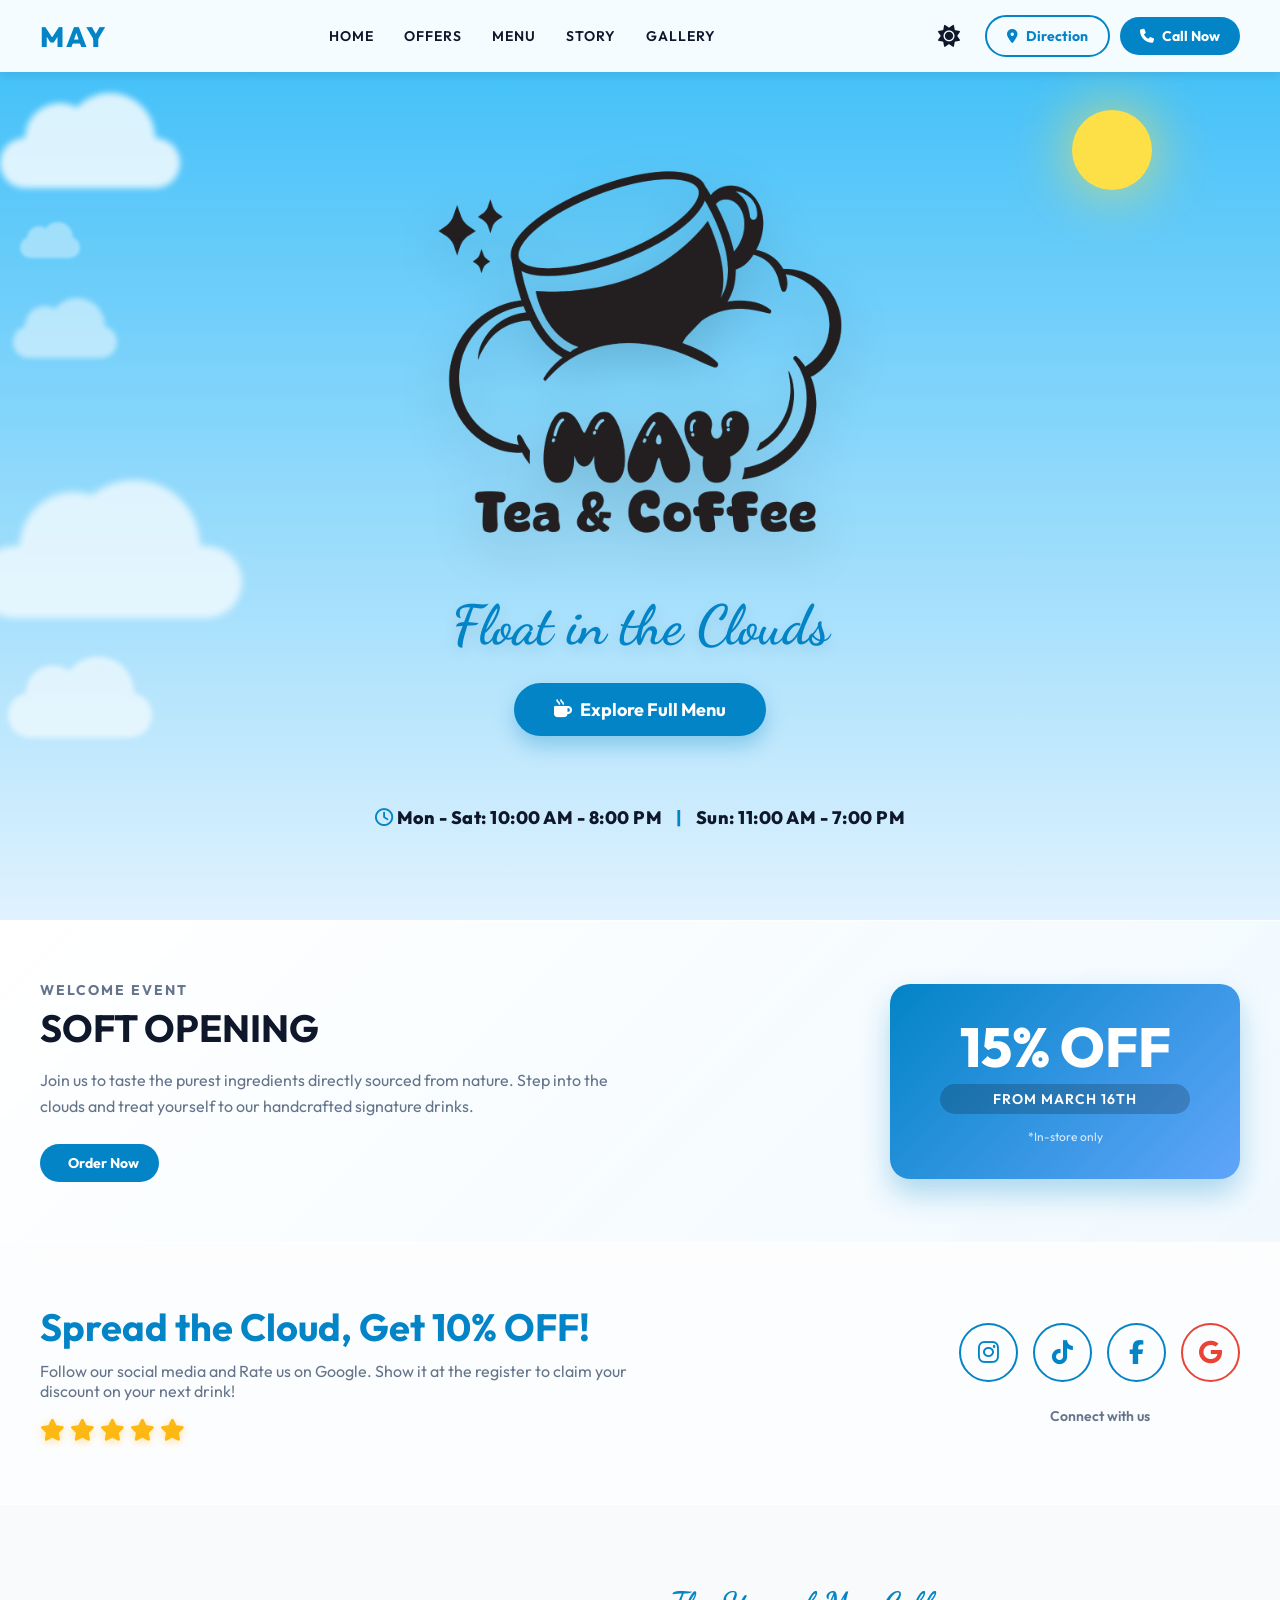
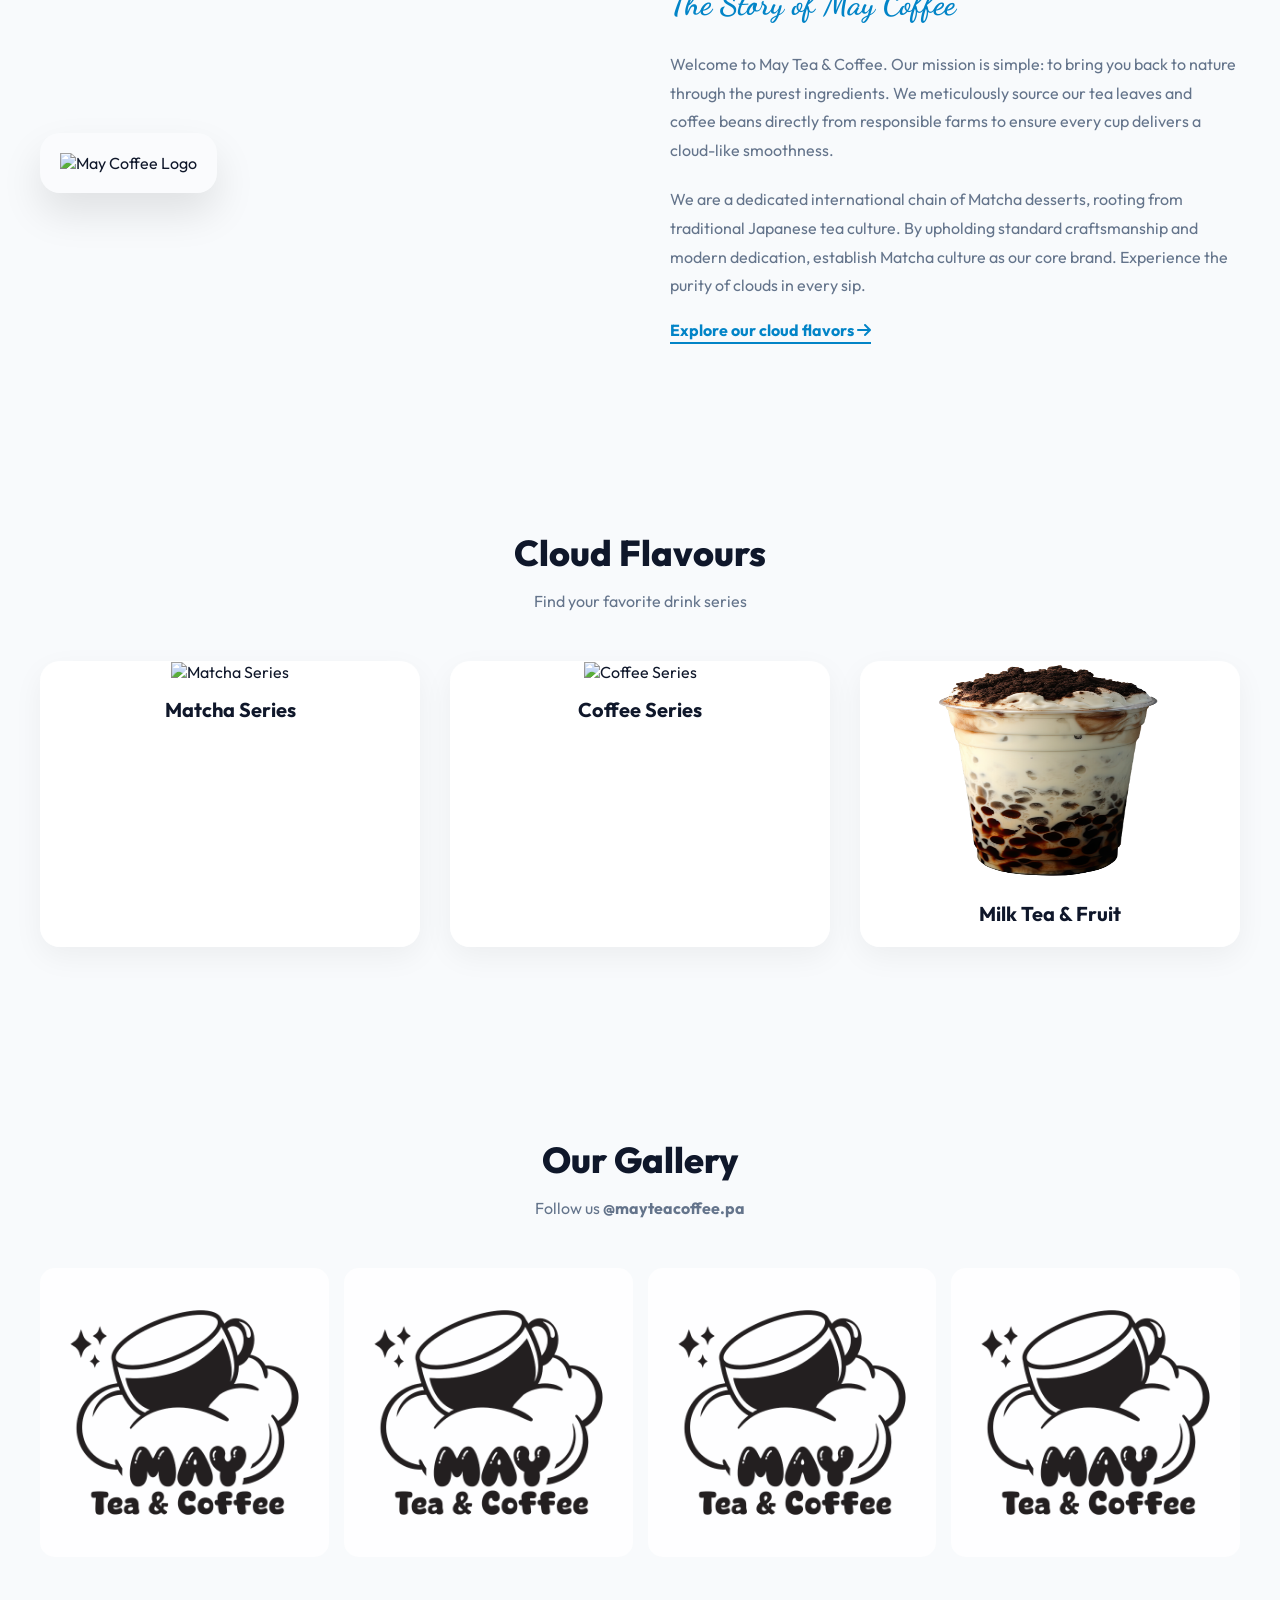
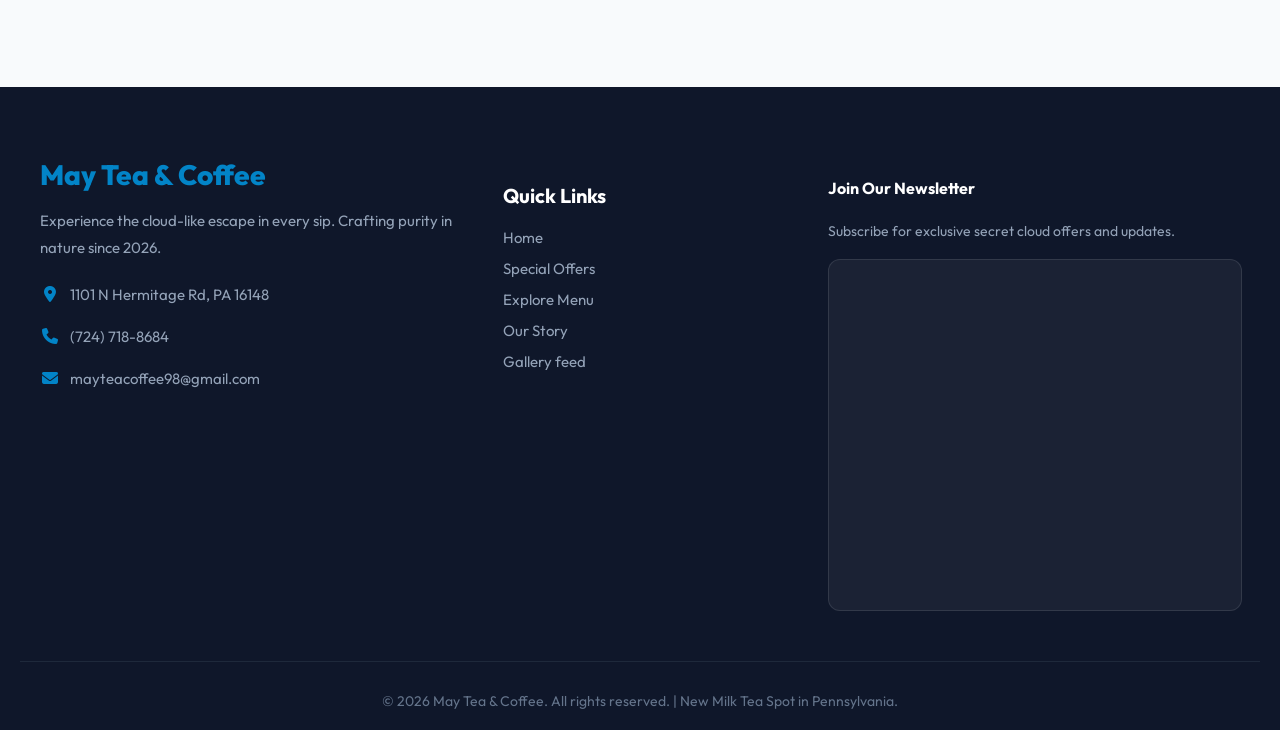
==== index.html @ 8ea218fe "Initial commit" ====
<!DOCTYPE html>
<html lang="en">
<head>
    <meta charset="UTF-8">
    <meta name="viewport" content="width=device-width, initial-scale=1.0">
    <title>May Tea & Coffee | Your Cloud Escape</title>
    <link href="https://fonts.googleapis.com/css2?family=Outfit:wght@300;400;500;700;800&family=Dancing+Script:wght@700&display=swap" rel="stylesheet">
    <link rel="stylesheet" href="https://cdnjs.cloudflare.com/ajax/libs/font-awesome/6.5.0/css/all.min.css">
    
    <style>
        /* ==== CSS RESET & BIẾN TOÀN CỤC (3 CHẾ ĐỘ: DAY, SUNSET, NIGHT) ==== */
        :root {
            --primary: #0284c7; 
            --primary-glow: rgba(2, 132, 199, 0.3);
            
            /* TRỜI SÁNG (DAY MODE) */
            --bg-main: #f8fafc;
            --text-main: #0f172a;
            --text-gray: #64748b;
            --card-bg: rgba(255, 255, 255, 0.9);
            --band-bg-1: linear-gradient(135deg, rgba(255, 255, 255, 0.9), rgba(240, 249, 255, 0.95));
            --band-bg-2: rgba(255, 255, 255, 0.6);
            --sky-top: #38bdf8; 
            --sky-bottom: #e0f2fe; 
            --cloud-color: #ffffff;
            --nav-bg: rgba(255, 255, 255, 0.95);
            --shadow: 0 10px 30px rgba(0,0,0,0.05);
            --glass-border: rgba(255,255,255,0.8);
        }

        /* HOÀNG HÔN (SUNSET MODE) */
        body.sunset-mode {
            --sky-top: #ff7e5f; 
            --sky-bottom: #feb47b;
            --cloud-color: rgba(255, 245, 245, 0.9); 
            --primary: #be123c; 
            --primary-glow: rgba(190, 18, 60, 0.3);
            --band-bg-1: linear-gradient(135deg, rgba(255, 245, 245, 0.9), rgba(254, 215, 170, 0.9));
            --band-bg-2: rgba(255, 255, 255, 0.5);
        }

        /* ĐÊM (NIGHT MODE) */
        body.dark-mode {
            --bg-main: #0f172a;
            --text-main: #f8fafc;
            --text-gray: #94a3b8;
            --card-bg: rgba(30, 41, 59, 0.9);
            --band-bg-1: linear-gradient(135deg, rgba(30, 41, 59, 0.9), rgba(15, 23, 42, 0.95));
            --band-bg-2: rgba(30, 41, 59, 0.5);
            --sky-top: #020617; 
            --sky-bottom: #1e293b;
            --cloud-color: #334155; 
            --nav-bg: rgba(15, 23, 42, 0.95);
            --primary: #38bdf8; 
            --shadow: 0 10px 30px rgba(0,0,0,0.5);
            --glass-border: rgba(255,255,255,0.1);
        }

        body, html {
            margin: 0; padding: 0;
            font-family: 'Outfit', sans-serif;
            color: var(--text-main);
            background-color: var(--bg-main);
            scroll-behavior: smooth;
            transition: background 1s ease, color 0.5s ease;
            overflow-x: hidden;
        }

        a { text-decoration: none; color: inherit; }

        /* ==== 1. HEADER ==== */
        .header {
            position: fixed; top: 0; left: 0; width: 100%;
            display: flex; justify-content: space-between; align-items: center;
            padding: 15px 40px; box-sizing: border-box;
            background: var(--nav-bg); backdrop-filter: blur(10px); -webkit-backdrop-filter: blur(10px);
            box-shadow: 0 2px 10px rgba(0,0,0,0.1);
            z-index: 1000; transition: all 0.5s ease;
        }

        .logo-text { font-family: 'Outfit', sans-serif; font-size: 28px; font-weight: 800; color: var(--primary); letter-spacing: 2px; text-transform: uppercase; transition: color 0.5s ease;}
        
        .nav-menu { display: flex; gap: 30px; }
        .nav-menu a { font-weight: 600; text-transform: uppercase; font-size: 14px; letter-spacing: 1px; transition: 0.3s; }
        .nav-menu a:hover { color: var(--primary); }

        .header-actions { display: flex; gap: 10px; align-items: center; }
        .btn {
            background: var(--primary); color: white;
            padding: 10px 20px; border-radius: 50px;
            font-weight: 700; transition: 0.3s; cursor: pointer; border: none; font-size: 14px;
            display: inline-flex; align-items: center; gap: 8px;
        }
        .btn:hover { transform: translateY(-2px); box-shadow: 0 10px 20px var(--primary-glow); filter: brightness(1.1); }
        .btn-outline { background: transparent; border: 2px solid var(--primary); color: var(--primary); }
        .btn-outline:hover { background: var(--primary); color: white; }
        
        .dark-toggle { font-size: 22px; color: var(--text-main); cursor: pointer; margin-right: 15px; transition: 0.3s; }
        .dark-toggle:hover { transform: scale(1.1); color: var(--primary); }

        /* Nút Hamburger cho Mobile */
        .mobile-menu-btn { display: none; font-size: 26px; color: var(--primary); cursor: pointer; margin-left: 5px; }

        /* MOBILE MENU OVERLAY (LỚP KÍNH MỜ TOÀN MÀN HÌNH) */
        .mobile-menu-overlay {
            position: fixed; top: 0; left: 0; width: 100%; height: 100vh;
            background: var(--nav-bg); backdrop-filter: blur(20px); -webkit-backdrop-filter: blur(20px);
            z-index: 2000; display: flex; flex-direction: column; justify-content: center; align-items: center;
            opacity: 0; pointer-events: none; transition: 0.4s ease; transform: translateY(-20px);
        }
        .mobile-menu-overlay.active { opacity: 1; pointer-events: all; transform: translateY(0); }
        .close-menu-btn { position: absolute; top: 20px; right: 25px; font-size: 36px; color: var(--text-main); cursor: pointer; }
        
        .mobile-nav-links { display: flex; flex-direction: column; gap: 30px; text-align: center; }
        .mobile-nav-links a { font-size: 24px; font-weight: 700; color: var(--text-main); text-transform: uppercase; letter-spacing: 2px; transition: 0.3s; }
        .mobile-nav-links a:hover { color: var(--primary); }

        /* THANH BOTTOM BAR (CHỈ HIỂN THỊ MOBILE) */
        .floating-bar { display: none; }

        /* ==== 2. HERO SECTION ==== */
        .hero {
            position: relative; min-height: 80vh; 
            background: linear-gradient(180deg, var(--sky-top) 0%, var(--sky-bottom) 100%);
            display: flex; flex-direction: column; justify-content: center; align-items: center;
            text-align: center; padding: 120px 20px 80px; overflow: hidden; 
            transition: background 1s ease;
        }

        .sun-moon-box { position: absolute; top: 12%; right: 10%; width: 80px; height: 80px; transition: all 1s ease; z-index: 1; }
        body.sunset-mode .sun-moon-box { display: none; }
        .sun-moon { width: 100%; height: 100%; border-radius: 50%; background: #fde047; box-shadow: 0 0 60px rgba(253, 224, 71, 0.8); transition: all 1s ease; }
        body.dark-mode .sun-moon { background: transparent; box-shadow: inset -15px -15px 0 0 #f8fafc, 0 0 30px rgba(255,255,255,0.2); }

        .moving-clouds { position: absolute; top: 0; left: 0; width: 100%; height: 100%; z-index: 2; pointer-events: none; }
        .cloud-anim { position: absolute; background: var(--cloud-color); border-radius: 50px; filter: blur(3px); transition: background 1s ease; }
        .cloud-anim::before, .cloud-anim::after { content: ''; position: absolute; background: var(--cloud-color); border-radius: 50%; transition: background 1s ease; }
        
        .c1 { width: 180px; height: 50px; top: 15%; opacity: 0.8; animation: drift 45s linear infinite; }
        .c1::before { width: 70px; height: 70px; top: -35px; left: 25px; } .c1::after { width: 90px; height: 90px; top: -45px; right: 25px; }
        .c2 { width: 130px; height: 40px; top: 35%; opacity: 0.5; transform: scale(0.8); animation: drift 35s linear infinite reverse; }
        .c2::before { width: 50px; height: 50px; top: -25px; left: 15px; } .c2::after { width: 70px; height: 70px; top: -35px; right: 15px; }
        .c3 { width: 220px; height: 60px; top: 60%; opacity: 0.7; transform: scale(1.2); animation: drift 60s linear infinite; }
        .c3::before { width: 90px; height: 90px; top: -45px; left: 35px; } .c3::after { width: 110px; height: 110px; top: -55px; right: 35px; }
        .c4 { width: 100px; height: 35px; top: 25%; opacity: 0.4; transform: scale(0.6); animation: drift 25s linear infinite reverse; }
        .c4::before { width: 40px; height: 40px; top: -18px; left: 12px; } .c4::after { width: 50px; height: 50px; top: -25px; right: 12px; }
        .c5 { width: 160px; height: 50px; top: 75%; opacity: 0.6; transform: scale(0.9); animation: drift 50s linear infinite; }
        .c5::before { width: 60px; height: 60px; top: -30px; left: 20px; } .c5::after { width: 80px; height: 80px; top: -40px; right: 20px; }

        @keyframes drift { from { left: -30%; } to { left: 110%; } }

        .hero-content { position: relative; z-index: 10; display: flex; flex-direction: column; align-items: center;}
        .hero-logo { width: 440px; max-width: 90vw; margin-bottom: 20px; filter: drop-shadow(0 15px 25px rgba(0,0,0,0.15)); animation: float 6s ease-in-out infinite; transition: all 0.5s ease; }
        .hero h1 { font-family: 'Dancing Script', cursive; font-size: 55px; margin: 0 0 25px; color: var(--primary); text-shadow: 0 5px 15px rgba(0,0,0,0.1); transition: color 1s ease;}
        
        .store-hours { margin-top: 40px; font-size: 18px; font-weight: 800; color: #0f172a; letter-spacing: 0.5px; transition: color 0.5s ease; }
        body.sunset-mode .store-hours, body.dark-mode .store-hours { color: #f8fafc; }
        @keyframes float { 0% { transform: translateY(0); } 50% { transform: translateY(-15px); } 100% { transform: translateY(0); } }

        .placeholder-img { object-fit: contain !important; padding: 20px; box-sizing: border-box; background: rgba(255, 255, 255, 0.2); }

        /* ==== 3 & 4. FULL-WIDTH BANDS (TRẢI RỘNG 100% BỀ NGANG) ==== */
        .full-width-section { width: 100%; padding: 60px 20px; box-sizing: border-box; position: relative; z-index: 20; backdrop-filter: blur(15px); -webkit-backdrop-filter: blur(15px); }
        .offer-section { background: var(--band-bg-1); border-top: 1px solid var(--glass-border); border-bottom: 1px solid var(--glass-border); }
        .social-section { background: var(--band-bg-2); border-bottom: 1px solid var(--glass-border); }

        .band-container { max-width: 1200px; margin: 0 auto; display: flex; justify-content: space-between; align-items: center; gap: 50px; }

        .offer-text { flex: 1; text-align: left; }
        .offer-text h3 { color: var(--text-gray); font-size: 14px; text-transform: uppercase; letter-spacing: 2px; margin: 0;}
        .offer-text h2 { font-size: 38px; color: var(--text-main); margin: 5px 0 15px;}
        .offer-text p { font-size: 16px; color: var(--text-gray); margin-bottom: 25px; line-height: 1.6; max-width: 600px;}
        
        .offer-discount { background: linear-gradient(135deg, var(--primary), #60a5fa); padding: 35px 50px; border-radius: 20px; color: white; text-align: center; box-shadow: 0 15px 30px var(--primary-glow); min-width: 250px; }
        .offer-discount .percent { font-size: 55px; font-weight: 800; line-height: 1; margin-bottom: 10px; font-family: 'Outfit', sans-serif;}
        .offer-discount .date { font-size: 14px; font-weight: 600; text-transform: uppercase; letter-spacing: 1px; background: rgba(0,0,0,0.2); padding: 6px 15px; border-radius: 20px;}

        .social-text { flex: 1; text-align: left;}
        .social-text h2 { font-size: 38px; color: var(--primary); margin: 0 0 10px;}
        .social-text p { font-size: 16px; color: var(--text-gray); margin: 0; max-width: 600px;}
        .stars { color: #FDB813; font-size: 22px; margin-top: 15px; letter-spacing: 5px; filter: drop-shadow(0 2px 4px rgba(253, 184, 19, 0.4));}
        
        .social-actions { display: flex; flex-direction: column; align-items: center; gap: 15px; min-width: 250px;}
        .social-links { display: flex; gap: 15px; }
        .social-links a { 
            width: 55px; height: 55px; border-radius: 50%; display: flex; align-items: center; justify-content: center;
            font-size: 24px; color: var(--primary); background: transparent; border: 2px solid var(--primary); transition: all 0.3s cubic-bezier(0.4, 0, 0.2, 1); position: relative; overflow: hidden;
        }
        .social-links a::after { content: ''; position: absolute; top: 50%; left: 50%; width: 0; height: 0; background: var(--primary); border-radius: 50%; transform: translate(-50%, -50%); transition: all 0.4s ease; z-index: -1; }
        .social-links a:hover { transform: translateY(-5px); color: white; border-color: var(--primary); box-shadow: 0 10px 20px var(--primary-glow); }
        .social-links a:hover::after { width: 150%; height: 150%; }
        .social-links a.social-google { color: #ea4335; border-color: #ea4335; }
        .social-links a.social-google::after { background: #ea4335; }
        .social-links a.social-google:hover { border-color: #ea4335; box-shadow: 0 10px 20px rgba(234, 67, 53, 0.2); }

        /* ==== 5. ABOUT US, CATEGORIES, GALLERY ==== */
        .section { padding: 80px 20px; max-width: 1200px; margin: 0 auto; position: relative; z-index: 10;}
        .section-title { text-align: center; font-size: 36px; font-weight: 800; margin-bottom: 10px; color: var(--text-main);}
        .section-subtitle { text-align: center; color: var(--text-gray); margin-bottom: 50px; }

        .about-grid { display: grid; grid-template-columns: 1fr 1fr; gap: 60px; align-items: center; }
        .about-img img { width: 100%; border-radius: 20px; box-shadow: 0 20px 40px rgba(0,0,0,0.1); }
        .about-text h2 { font-size: 32px; margin-top: 0; color: var(--primary); font-family: 'Dancing Script', cursive; }
        .about-text p { font-size: 16px; line-height: 1.8; color: var(--text-gray); margin-bottom: 20px; }

        .category-grid { display: grid; grid-template-columns: repeat(3, 1fr); gap: 30px; }
        .category-card { background: var(--card-bg); border-radius: 20px; overflow: hidden; box-shadow: var(--shadow); text-align: center; padding-bottom: 20px; transition: 0.3s; border: 1px solid var(--glass-border); }
        .category-card:hover { transform: translateY(-10px); }
        .category-card img { width: 100%; height: 220px; margin-bottom: 15px; } 
        .category-card h3 { font-size: 20px; margin: 0; color: var(--text-main);}

        .gallery-grid { display: grid; grid-template-columns: repeat(4, 1fr); gap: 15px; }
        .gallery-item { position: relative; overflow: hidden; border-radius: 15px; aspect-ratio: 1 / 1; }
        .gallery-item img { width: 100%; height: 100%; transition: transform 0.5s; background: var(--card-bg);}
        .gallery-item:hover img { transform: scale(1.1); }
        .gallery-overlay { position: absolute; top: 0; left: 0; width: 100%; height: 100%; background: rgba(2, 132, 199, 0.6); display: flex; justify-content: center; align-items: center; opacity: 0; transition: opacity 0.3s; color: white; font-size: 30px; pointer-events: none; }
        .gallery-item:hover .gallery-overlay { opacity: 1; }

        /* ==== 6. FOOTER ==== */
        .footer { background: #0f172a; color: white; padding: 70px 20px 20px; margin-top: 50px; }
        .footer-container { max-width: 1200px; margin: 0 auto; display: grid; grid-template-columns: 1.5fr 1fr 1.5fr; gap: 50px; }
        .footer-logo { font-size: 28px; font-weight: 800; margin-bottom: 15px; color: var(--primary); font-family: 'Outfit', sans-serif;}
        .footer-text { color: #94a3b8; line-height: 1.8; font-size: 15px; margin-bottom: 12px; display: flex; align-items: center; gap: 10px;}
        .footer-text i { color: var(--primary); font-size: 16px; width: 20px; text-align: center;}
        
        .footer-links h4 { font-size: 20px; margin-bottom: 20px; color: white; }
        .footer-links a { color: #94a3b8; display: block; margin-bottom: 12px; font-size: 15px; transition: 0.3s; }
        .footer-links a:hover { color: var(--primary); transform: translateX(5px); }
        
        .newsletter-form { display: flex; flex-direction: column; gap: 12px; margin-top: 15px; }
        .newsletter-form input { padding: 14px 20px; border-radius: 10px; border: 1px solid #334155; outline: none; background: rgba(255,255,255,0.05); color: white; font-family: 'Outfit';}
        .newsletter-form button { background: var(--primary); color: white; border: none; padding: 14px; border-radius: 10px; font-weight: 700; cursor: pointer; font-size: 16px; transition: 0.3s;}
        .newsletter-form button:hover { background: #0ea5e9; }
        
        .footer-bottom { text-align: center; padding-top: 30px; margin-top: 50px; border-top: 1px solid #1e293b; color: #64748b; font-size: 14px; }

        /* ==== RESPONSIVE (SỬA LỖI ĐIỆN THOẠI Ở ĐÂY) ==== */
        @media (max-width: 992px) {
            .nav-menu { gap: 15px; }
            .hero-logo { width: 300px; }
            .band-container { flex-direction: column; text-align: center; gap: 30px; }
            .offer-text p, .social-text p { margin: 0 auto 20px; }
            .offer-discount { width: 100%; box-sizing: border-box; }
            .category-grid { grid-template-columns: repeat(2, 1fr); }
            .footer-container { grid-template-columns: 1fr; gap: 30px;}
            .about-grid { grid-template-columns: 1fr; gap: 30px; }
            .gallery-grid { grid-template-columns: repeat(2, 1fr); }
        }

        /* DÀNH RIÊNG CHO MOBILE */
        @media (max-width: 768px) {
            .header { padding: 15px 20px; }
            .desktop-only { display: none !important; } /* Ẩn nút trên header desktop */
            .nav-menu { display: none; } /* Ẩn menu ngang */
            .mobile-menu-btn { display: block; } /* Hiện nút Hamburger */
            
            .hero-logo { width: 280px; }
            .hero h1 { font-size: 42px; }
            .store-hours { font-size: 16px; display: flex; flex-direction: column; gap: 5px; }
            .store-hours span { display: none; } 
            
            .category-grid { grid-template-columns: 1fr; }
            .full-width-section { padding: 40px 20px; }
            .social-text h2 { font-size: 28px; }

            /* BOTTOM BAR CHO ĐIỆN THOẠI */
            .floating-bar { 
                display: flex; position: fixed; bottom: 20px; left: 50%; transform: translateX(-50%); 
                width: 90%; background: var(--card-bg); backdrop-filter: blur(15px); -webkit-backdrop-filter: blur(15px);
                border: 1px solid var(--glass-border); border-radius: 100px; padding: 8px; z-index: 1000; 
                box-shadow: 0 15px 35px var(--primary-glow);
            }
            .action-btn { flex: 1; display: flex; align-items: center; justify-content: center; gap: 8px; font-weight: 800; font-size: 15px; padding: 12px 0; border-radius: 100px; transition: 0.3s; color: var(--text-main); }
            .btn-call { color: var(--primary); } 
            .btn-dir { color: #059669; } 
            .floating-bar .divider { width: 1px; height: 30px; background: var(--text-gray); opacity: 0.2; }
            
            /* Thêm khoảng trống dưới footer để không bị bottom bar che mất */
            .footer { padding-bottom: 100px; }
        }
    </style>
</head>
<body class="light-mode">

    <header class="header">
        <div class="logo-text">MAY</div>
        <nav class="nav-menu">
            <a href="#home">Home</a>
            <a href="#offers">Offers</a>
            <a href="#categories">Menu</a>
            <a href="#about">Story</a>
            <a href="#gallery">Gallery</a>
        </nav>
        <div class="header-actions">
            <i class="fa-solid fa-sun dark-toggle" id="darkModeBtn" onclick="toggleTheme()" title="Change Time of Day"></i>
            
            <a href="https://www.google.com/maps/dir/?api=1&destination=1101+N+Hermitage+Rd+Hermitage+PA+16148" target="_blank" class="btn btn-outline desktop-only"><i class="fa-solid fa-location-dot"></i> Direction</a>
            <a href="tel:7247188684" class="btn desktop-only"><i class="fa-solid fa-phone"></i> Call Now</a>
            
            <i class="fa-solid fa-bars mobile-menu-btn" onclick="toggleMobileMenu()"></i>
        </div>
    </header>

    <div class="mobile-menu-overlay" id="mobileMenu">
        <i class="fa-solid fa-xmark close-menu-btn" onclick="toggleMobileMenu()"></i>
        <div class="mobile-nav-links">
            <a href="#home" onclick="toggleMobileMenu()">Home</a>
            <a href="#offers" onclick="toggleMobileMenu()">Special Offers</a>
            <a href="menu.html">Full Menu</a>
            <a href="#about" onclick="toggleMobileMenu()">Our Story</a>
            <a href="#gallery" onclick="toggleMobileMenu()">Gallery</a>
        </div>
    </div>

    <section class="hero" id="home">
        <div class="sun-moon-box"><div class="sun-moon"></div></div>
        <div class="moving-clouds">
            <div class="cloud-anim c1"></div><div class="cloud-anim c2"></div><div class="cloud-anim c3"></div><div class="cloud-anim c4"></div><div class="cloud-anim c5"></div>
        </div>

        <div class="hero-content">
            <img src="images/logo.png" alt="May Tea & Coffee" id="hero-logo" class="hero-logo dynamic-logo">
            <h1>Float in the Clouds</h1>
            <a href="menu.html" class="btn" style="font-size: 18px; padding: 15px 40px; box-shadow: 0 10px 20px var(--primary-glow); margin-bottom: 10px;"><i class="fa-solid fa-mug-hot"></i> Explore Full Menu</a>
            <br>
            <div class="store-hours">
                <i class="fa-regular fa-clock" style="color: var(--primary);"></i> 
                Mon - Sat: 10:00 AM - 8:00 PM <span style="margin: 0 10px; color: var(--primary);">|</span> Sun: 11:00 AM - 7:00 PM
            </div>
        </div>
    </section>

    <section class="full-width-section offer-section" id="offers">
        <div class="band-container">
            <div class="offer-text">
                <h3>Welcome Event</h3>
                <h2>SOFT OPENING</h2>
                <p>Join us to taste the purest ingredients directly sourced from nature. Step into the clouds and treat yourself to our handcrafted signature drinks.</p>
                <a href="menu.html" class="btn"><i class="fa-solid fa-cup-togo"></i> Order Now</a>
            </div>
            
            <div class="offer-discount">
                <div class="percent">15% OFF</div>
                <div class="date">From March 16th</div>
                <div style="margin-top: 15px; font-size: 12px; opacity: 0.8;">*In-store only</div>
            </div>
        </div>
    </section>

    <section class="full-width-section social-section" id="social">
        <div class="band-container">
            <div class="social-text">
                <h2>Spread the Cloud, Get 10% OFF!</h2>
                <p>Follow our social media and Rate us on Google. Show it at the register to claim your discount on your next drink!</p>
                <div class="stars">
                    <i class="fa-solid fa-star"></i><i class="fa-solid fa-star"></i><i class="fa-solid fa-star"></i><i class="fa-solid fa-star"></i><i class="fa-solid fa-star"></i>
                </div>
            </div>
            
            <div class="social-actions">
                <div class="social-links">
                    <a href="https://www.instagram.com/mayteacoffee.pa" target="_blank" title="Follow us on Instagram"><i class="fa-brands fa-instagram"></i></a>
                    <a href="https://www.tiktok.com/@may.tea.coffee0" target="_blank" title="Follow us on TikTok"><i class="fa-brands fa-tiktok"></i></a>
                    <a href="https://www.facebook.com/profile.php?id=61587109587784" target="_blank" title="Follow us on Facebook"><i class="fa-brands fa-facebook-f"></i></a>
                    <a href="#" target="_blank" class="social-google" title="Rate us on Google"><i class="fa-brands fa-google"></i></a>
                </div>
                <span style="font-size: 14px; font-weight: 600; color: var(--text-gray); margin-top: 10px;">Connect with us</span>
            </div>
        </div>
    </section>

    <section class="section bg-light" id="about">
        <div class="about-grid">
            <div class="about-img">
                <img src="images/home-page/matcha-story.png" alt="May Coffee Logo" class="placeholder-img dynamic-logo" style="border-radius: 20px; box-shadow: 0 20px 40px rgba(0,0,0,0.1); width: 100%;">
            </div>
            <div class="about-text">
                <h2>The Story of May Coffee</h2>
                <p>Welcome to May Tea & Coffee. Our mission is simple: to bring you back to nature through the purest ingredients. We meticulously source our tea leaves and coffee beans directly from responsible farms to ensure every cup delivers a cloud-like smoothness.</p>
                <p>We are a dedicated international chain of Matcha desserts, rooting from traditional Japanese tea culture. By upholding standard craftsmanship and modern dedication, establish Matcha culture as our core brand. Experience the purity of clouds in every sip.</p>
                <a href="menu.html" style="color: var(--primary); font-weight: 700; border-bottom: 2px solid var(--primary); padding-bottom: 2px;">Explore our cloud flavors <i class="fa-solid fa-arrow-right"></i></a>
            </div>
        </div>
    </section>

    <section class="section" id="categories">
        <h2 class="section-title">Cloud Flavours</h2>
        <p class="section-subtitle">Find your favorite drink series</p>
        <div class="category-grid">
            <a href="menu.html#matcha" class="category-card">
                <img src="images/home-page/matcha-latte-display.png" alt="Matcha Series">
                <h3>Matcha Series</h3>
            </a>
            <a href="menu.html#coffee" class="category-card">
                <img src="images/home-page/coffee-display.png" alt="Coffee Series">
                <h3>Coffee Series</h3>
            </a>
            <a href="menu.html#milktea" class="category-card">
                <img src="images/home-page/boba-tea-flavor.png" alt="Milk Tea">
                <h3>Milk Tea & Fruit</h3>
            </a>
        </div>
    </section>

    <section class="section" id="gallery">
        <h2 class="section-title">Our Gallery</h2>
        <p class="section-subtitle">Follow us <strong>@mayteacoffee.pa</strong></p>

        <div class="gallery-grid">
            <div class="gallery-item">
                <img src="images/logo.png" alt="Gallery" class="placeholder-img dynamic-logo">
                <div class="gallery-overlay"><i class="fa-brands fa-instagram"></i></div>
            </div>
            <div class="gallery-item">
                <img src="images/logo.png" alt="Gallery" class="placeholder-img dynamic-logo">
                <div class="gallery-overlay"><i class="fa-brands fa-instagram"></i></div>
            </div>
            <div class="gallery-item">
                <img src="images/logo.png" alt="Gallery" class="placeholder-img dynamic-logo">
                <div class="gallery-overlay"><i class="fa-brands fa-instagram"></i></div>
            </div>
            <div class="gallery-item">
                <img src="images/logo.png" alt="Gallery" class="placeholder-img dynamic-logo">
                <div class="gallery-overlay"><i class="fa-brands fa-instagram"></i></div>
            </div>
        </div>
    </section>

    <footer class="footer">
        <div class="footer-container">
            <div>
                <div class="footer-logo">May Tea & Coffee</div>
                <p class="footer-text" style="margin-bottom: 20px;">Experience the cloud-like escape in every sip. Crafting purity in nature since 2026.</p>
                <p class="footer-text"><i class="fa-solid fa-location-dot"></i> 1101 N Hermitage Rd, PA 16148</p>
                <p class="footer-text"><i class="fa-solid fa-phone"></i> (724) 718-8684</p>
                <p class="footer-text"><i class="fa-solid fa-envelope"></i> mayteacoffee98@gmail.com</p>
            </div>

            <div class="footer-links">
                <h4>Quick Links</h4>
                <a href="#home">Home</a>
                <a href="#offers">Special Offers</a>
                <a href="menu.html">Explore Menu</a>
                <a href="#about">Our Story</a>
                <a href="#gallery">Gallery feed</a>
            </div>

            <div class="newsletter-box">
                <h4>Join Our Newsletter</h4>
                <p class="footer-text" style="margin-bottom: 15px; font-size: 14px;">Subscribe for exclusive secret cloud offers and updates.</p>
                
                <div style="width: 100%; border-radius: 12px; overflow: hidden; background: rgba(255,255,255,0.05); border: 1px solid rgba(255,255,255,0.1);">
                    <iframe 
                        width="100%" 
                        height="350px" 
                        src="https://forms.office.com/Pages/ResponsePage.aspx?id=26ngYNyV80y0KqViYT9umYdBJw8iMv1Gt7bpAYbzHfxUQ0YyQ003NlA4ODdCQkE3NEEzUVFMMUlaWS4u&embed=true" 
                        frameborder="0" 
                        marginwidth="0" 
                        marginheight="0" 
                        style="border: none; max-width:100%; max-height:100vh; display: block;" 
                        allowfullscreen webkitallowfullscreen mozallowfullscreen msallowfullscreen>
                    </iframe>
                </div>
            </div>
        </div>

        <div class="footer-bottom">
            © 2026 May Tea & Coffee. All rights reserved. | New Milk Tea Spot in Pennsylvania.
        </div>
    </footer>

    <nav class="floating-bar">
        <a href="tel:7247188684" class="action-btn btn-call">
            <i class="fa-solid fa-phone"></i> CALL
        </a>
        <div class="divider"></div>
        <a href="https://www.google.com/maps/dir/?api=1&destination=1101+N+Hermitage+Rd+Hermitage+PA+16148" target="_blank" class="action-btn btn-dir">
            <i class="fa-solid fa-location-arrow"></i> DIRECTION
        </a>
    </nav>

    <script>
        function toggleTheme() {
            const body = document.body;
            const icon = document.getElementById('darkModeBtn');
            const dynamicLogos = document.querySelectorAll('.dynamic-logo');
            let newLogoSrc = '';

            // Nếu ĐANG LÀ BAN ĐÊM -> Chuyển sang SÁNG (Random Light mode hoặc Sunset mode)
            if (body.classList.contains('dark-mode')) {
                body.classList.remove('dark-mode');
                
                if (Math.random() > 0.5) {
                    // 1. Chuyển sang Hoàng hôn (Sunset Mode)
                    body.classList.add('sunset-mode');
                    newLogoSrc = 'images/website-images/sunset-mode-logo.png';
                } else {
                    // 2. Chuyển sang Trời sáng (Light Mode) -> Trở về logo mặc định
                    body.classList.remove('sunset-mode');
                    newLogoSrc = 'images/logo.png';
                }
                
                // Đổi icon trên Header thành Mặt trời
                icon.className = 'fa-solid fa-sun dark-toggle';
            } 
            // Nếu ĐANG LÀ SÁNG (Light/Sunset) -> Chuyển sang ĐÊM (Dark Mode)
            else {
                body.classList.remove('sunset-mode');
                body.classList.add('dark-mode');
                
                // 3. Chuyển sang Trời đêm (Dark Mode) -> Dùng logo dark mode
                newLogoSrc = 'images/website-images/dark-mode-logo.png';
                
                // Đổi icon trên Header thành Mặt trăng
                icon.className = 'fa-solid fa-moon dark-toggle';
            }

            // Áp dụng đường dẫn ảnh mới cho TẤT CẢ các thẻ có class "dynamic-logo"
            dynamicLogos.forEach(img => {
                img.src = newLogoSrc;
            });
        }
    </script>
</body>
</html>
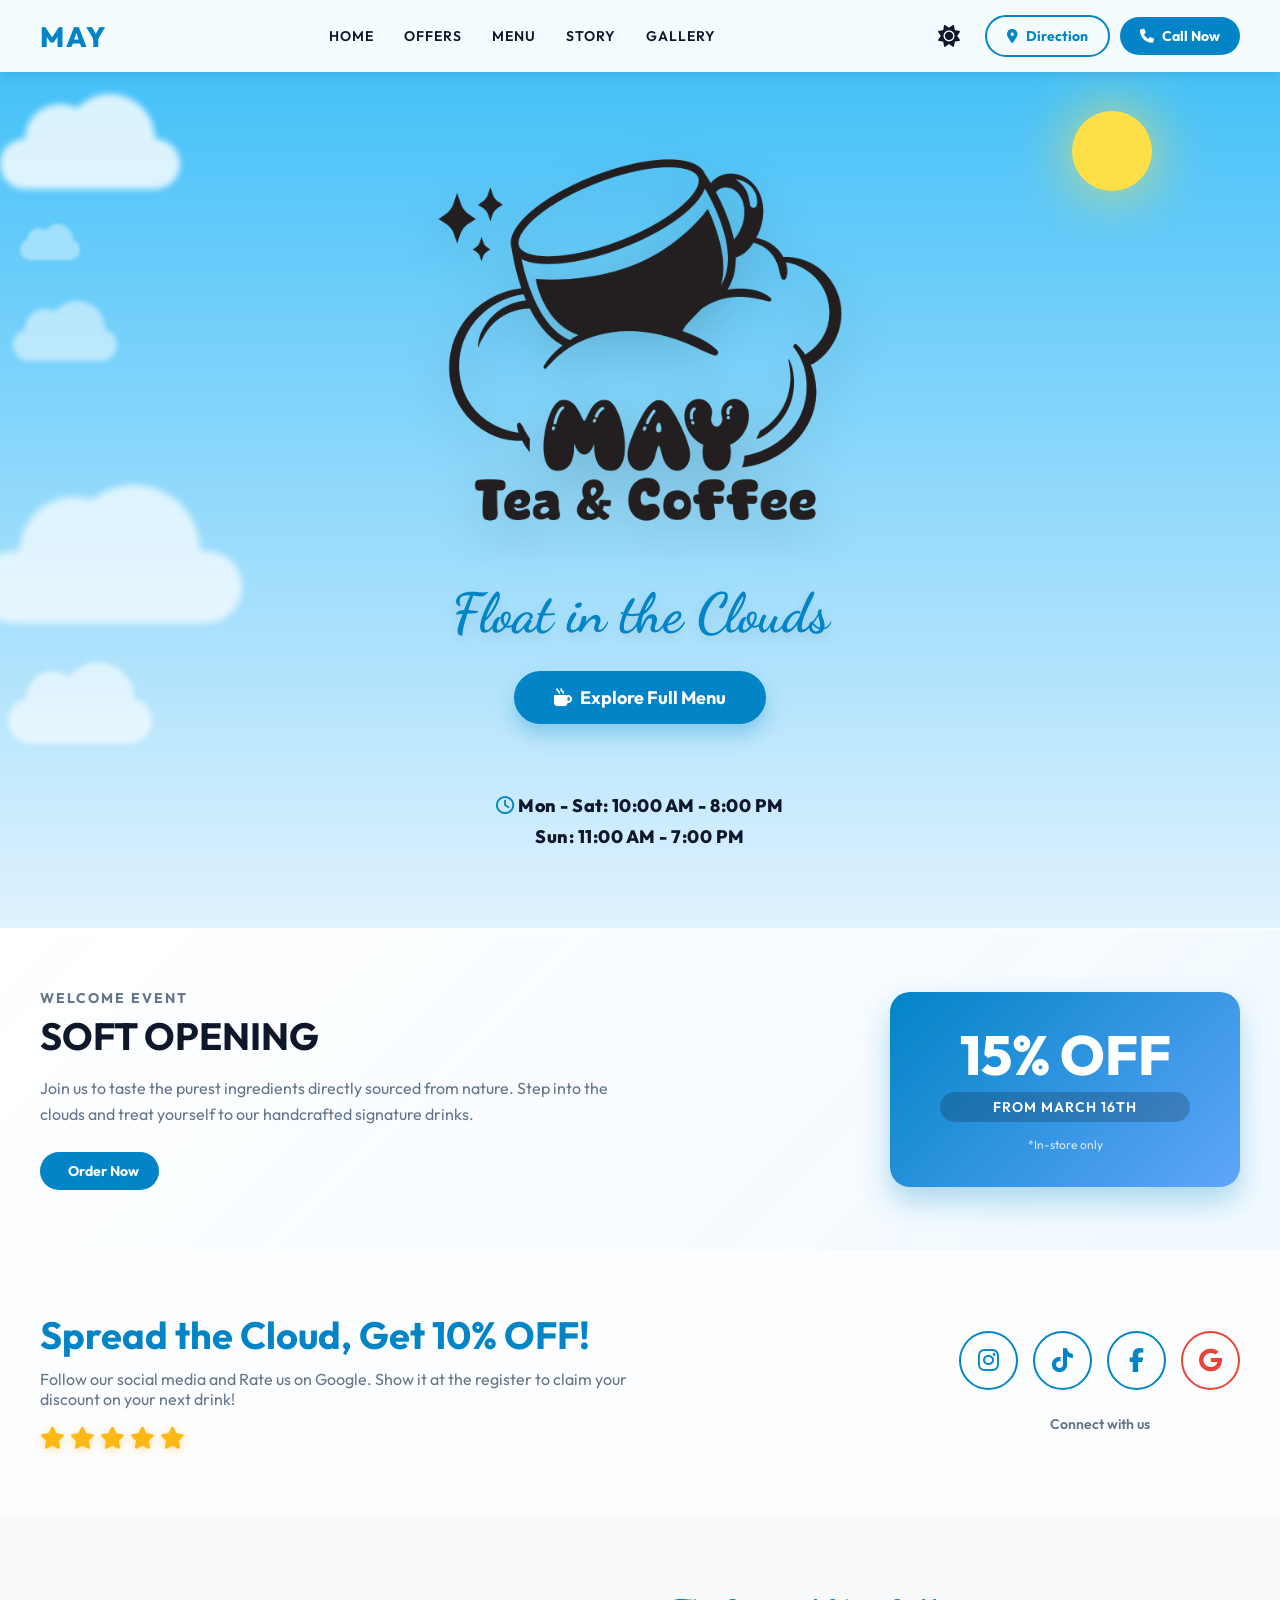
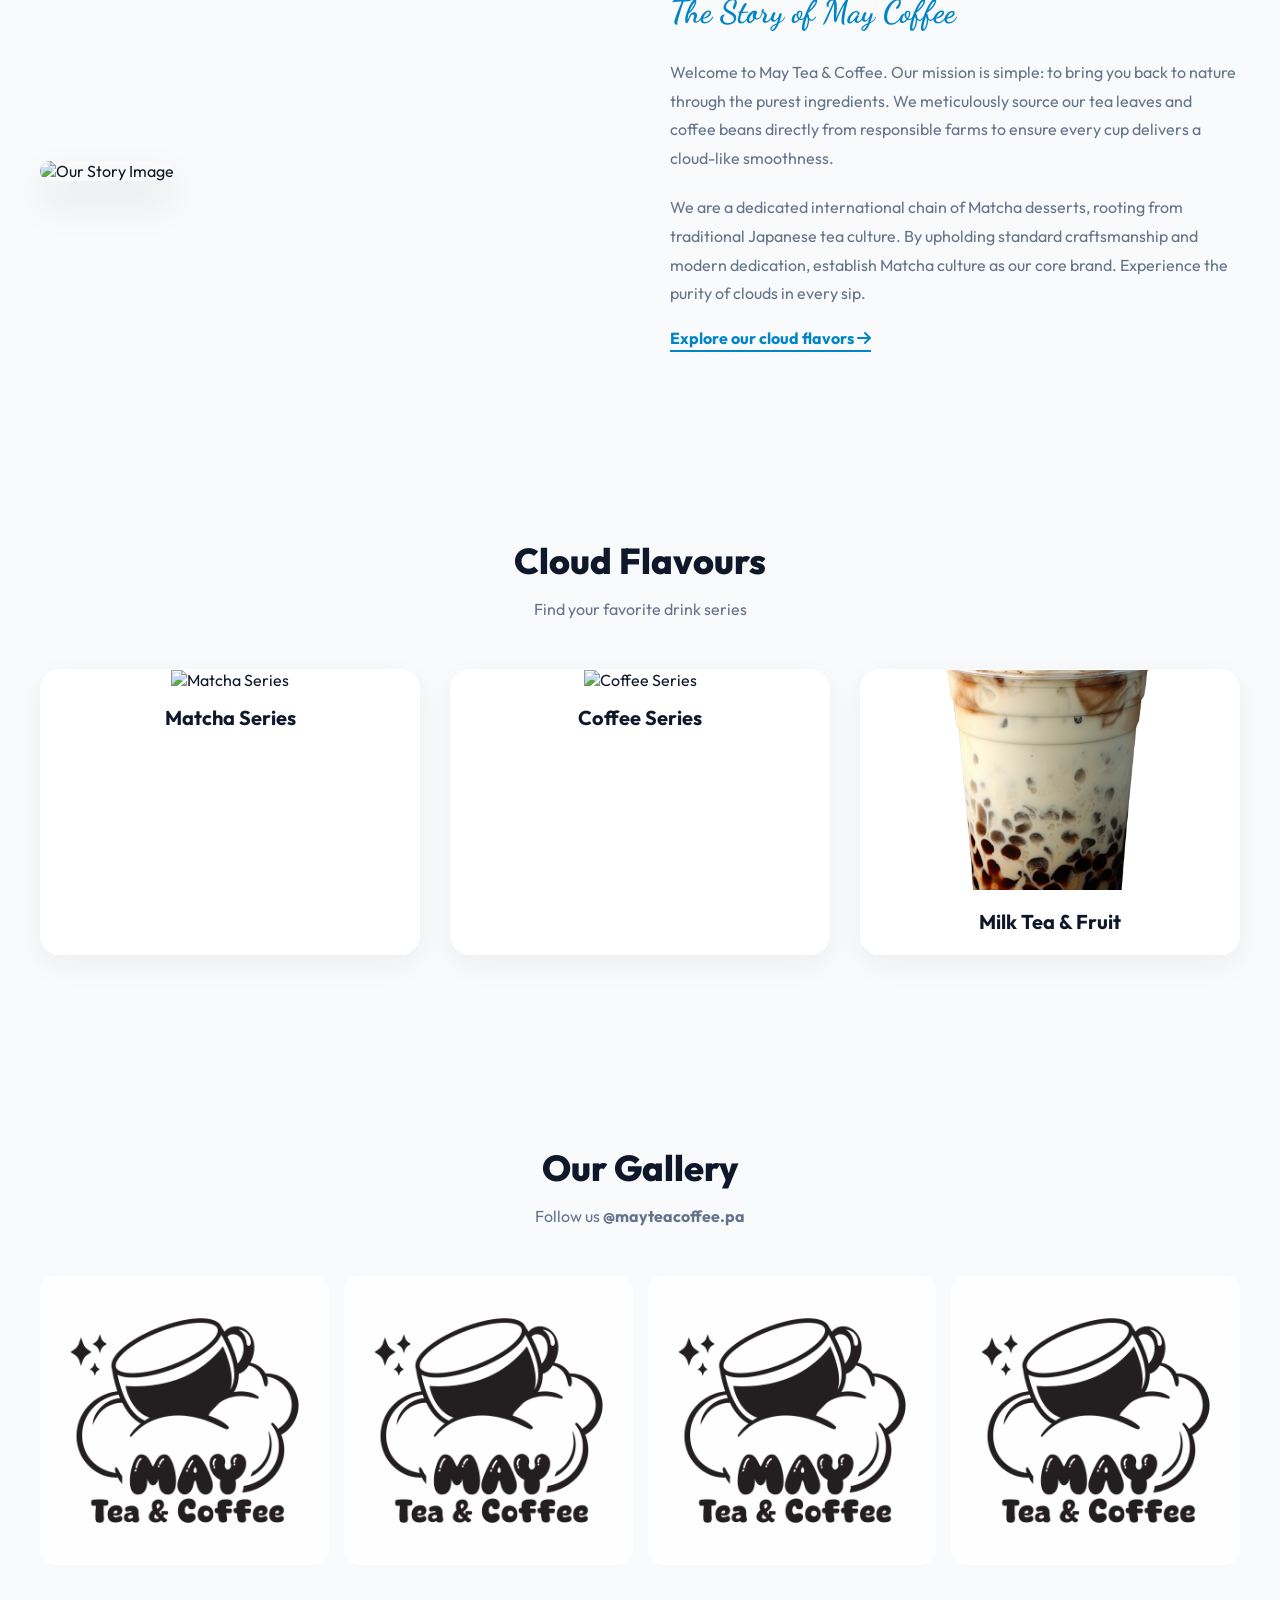
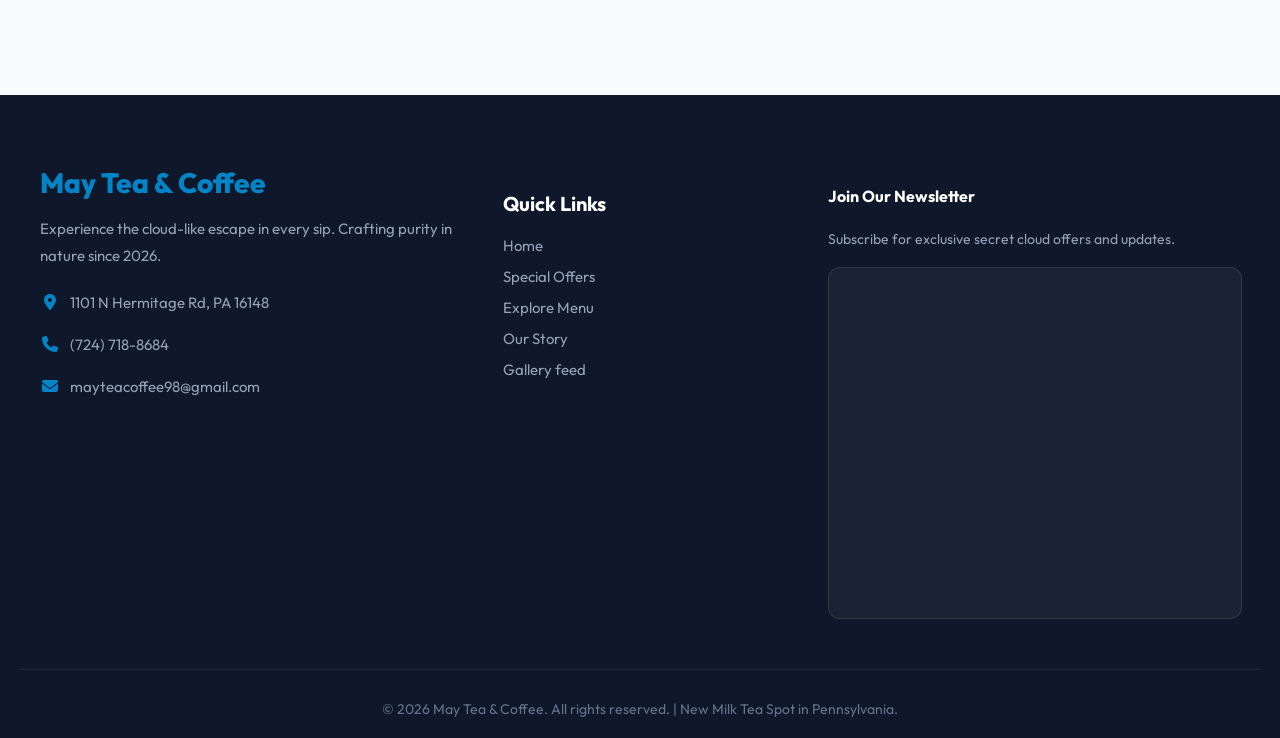
==== commit 31ff55e2: "Update index.html" ====
--- a/index.html
+++ b/index.html
@@ -199,19 +199,22 @@
         .section-subtitle { text-align: center; color: var(--text-gray); margin-bottom: 50px; }
 
         .about-grid { display: grid; grid-template-columns: 1fr 1fr; gap: 60px; align-items: center; }
-        .about-img img { width: 100%; border-radius: 20px; box-shadow: 0 20px 40px rgba(0,0,0,0.1); }
+        /* CẬP NHẬT LỚP ẢNH VÀ THÊM OBJECT-FIT: COVER ĐỂ KHÔNG BỊ MÉO */
+        .about-img img { width: 100%; aspect-ratio: 4/5; object-fit: cover; border-radius: 20px; box-shadow: 0 20px 40px rgba(0,0,0,0.1); }
         .about-text h2 { font-size: 32px; margin-top: 0; color: var(--primary); font-family: 'Dancing Script', cursive; }
         .about-text p { font-size: 16px; line-height: 1.8; color: var(--text-gray); margin-bottom: 20px; }
 
         .category-grid { display: grid; grid-template-columns: repeat(3, 1fr); gap: 30px; }
         .category-card { background: var(--card-bg); border-radius: 20px; overflow: hidden; box-shadow: var(--shadow); text-align: center; padding-bottom: 20px; transition: 0.3s; border: 1px solid var(--glass-border); }
         .category-card:hover { transform: translateY(-10px); }
-        .category-card img { width: 100%; height: 220px; margin-bottom: 15px; } 
+        /* CẬP NHẬT LỚP ẢNH VÀ THÊM OBJECT-FIT: COVER ĐỂ KHÔNG BỊ MÉO */
+        .category-card img { width: 100%; height: 220px; object-fit: cover; margin-bottom: 15px; } 
         .category-card h3 { font-size: 20px; margin: 0; color: var(--text-main);}
 
         .gallery-grid { display: grid; grid-template-columns: repeat(4, 1fr); gap: 15px; }
         .gallery-item { position: relative; overflow: hidden; border-radius: 15px; aspect-ratio: 1 / 1; }
-        .gallery-item img { width: 100%; height: 100%; transition: transform 0.5s; background: var(--card-bg);}
+        /* CẬP NHẬT LỚP ẢNH VÀ THÊM OBJECT-FIT: COVER ĐỂ KHÔNG BỊ MÉO */
+        .gallery-item img { width: 100%; height: 100%; object-fit: cover; transition: transform 0.5s; background: var(--card-bg);}
         .gallery-item:hover img { transform: scale(1.1); }
         .gallery-overlay { position: absolute; top: 0; left: 0; width: 100%; height: 100%; background: rgba(2, 132, 199, 0.6); display: flex; justify-content: center; align-items: center; opacity: 0; transition: opacity 0.3s; color: white; font-size: 30px; pointer-events: none; }
         .gallery-item:hover .gallery-overlay { opacity: 1; }
@@ -250,14 +253,15 @@
         /* DÀNH RIÊNG CHO MOBILE */
         @media (max-width: 768px) {
             .header { padding: 15px 20px; }
-            .desktop-only { display: none !important; } /* Ẩn nút trên header desktop */
-            .nav-menu { display: none; } /* Ẩn menu ngang */
-            .mobile-menu-btn { display: block; } /* Hiện nút Hamburger */
+            .desktop-only { display: none !important; } 
+            .nav-menu { display: none; } 
+            .mobile-menu-btn { display: block; } 
             
             .hero-logo { width: 280px; }
             .hero h1 { font-size: 42px; }
-            .store-hours { font-size: 16px; display: flex; flex-direction: column; gap: 5px; }
-            .store-hours span { display: none; } 
+            
+            /* SỬA LẠI ĐỊNH DẠNG GIỜ MỞ CỬA CHO MOBILE (Không dùng thẻ span pipe nữa) */
+            .store-hours { font-size: 16px; }
             
             .category-grid { grid-template-columns: 1fr; }
             .full-width-section { padding: 40px 20px; }
@@ -275,7 +279,6 @@
             .btn-dir { color: #059669; } 
             .floating-bar .divider { width: 1px; height: 30px; background: var(--text-gray); opacity: 0.2; }
             
-            /* Thêm khoảng trống dưới footer để không bị bottom bar che mất */
             .footer { padding-bottom: 100px; }
         }
     </style>
@@ -287,7 +290,7 @@
         <nav class="nav-menu">
             <a href="#home">Home</a>
             <a href="#offers">Offers</a>
-            <a href="#categories">Menu</a>
+            <a href="menu.html">Menu</a>
             <a href="#about">Story</a>
             <a href="#gallery">Gallery</a>
         </nav>
@@ -323,10 +326,15 @@
             <h1>Float in the Clouds</h1>
             <a href="menu.html" class="btn" style="font-size: 18px; padding: 15px 40px; box-shadow: 0 10px 20px var(--primary-glow); margin-bottom: 10px;"><i class="fa-solid fa-mug-hot"></i> Explore Full Menu</a>
             <br>
+            
             <div class="store-hours">
-                <i class="fa-regular fa-clock" style="color: var(--primary);"></i> 
-                Mon - Sat: 10:00 AM - 8:00 PM <span style="margin: 0 10px; color: var(--primary);">|</span> Sun: 11:00 AM - 7:00 PM
-            </div>
+                <div style="margin-bottom: 8px;">
+                    <i class="fa-regular fa-clock" style="color: var(--primary);"></i> 
+                    Mon - Sat: 10:00 AM - 8:00 PM
+                </div>
+                <div>Sun: 11:00 AM - 7:00 PM</div>
+            </div>
+
         </div>
     </section>
 
@@ -372,7 +380,7 @@
     <section class="section bg-light" id="about">
         <div class="about-grid">
             <div class="about-img">
-                <img src="images/home-page/matcha-story.png" alt="May Coffee Logo" class="placeholder-img dynamic-logo" style="border-radius: 20px; box-shadow: 0 20px 40px rgba(0,0,0,0.1); width: 100%;">
+                <img src="images/home-page/matcha-story.png" alt="Our Story Image">
             </div>
             <div class="about-text">
                 <h2>The Story of May Coffee</h2>
@@ -453,7 +461,7 @@
                     <iframe 
                         width="100%" 
                         height="350px" 
-                        src="https://forms.office.com/Pages/ResponsePage.aspx?id=26ngYNyV80y0KqViYT9umYdBJw8iMv1Gt7bpAYbzHfxUQ0YyQ003NlA4ODdCQkE3NEEzUVFMMUlaWS4u&embed=true" 
+                        src="https://script.google.com/macros/s/AKfycbzEp8IYu8NqsK4klkLp_ElfV39jZtm7wuIKZbxaancQ7DbZPuv0lE_Z2v8Tgw5OjVh-/exec" 
                         frameborder="0" 
                         marginwidth="0" 
                         marginheight="0" 
@@ -480,6 +488,11 @@
     </nav>
 
     <script>
+        function toggleMobileMenu() {
+            const menu = document.getElementById('mobileMenu');
+            menu.classList.toggle('active');
+        }
+
         function toggleTheme() {
             const body = document.body;
             const icon = document.getElementById('darkModeBtn');
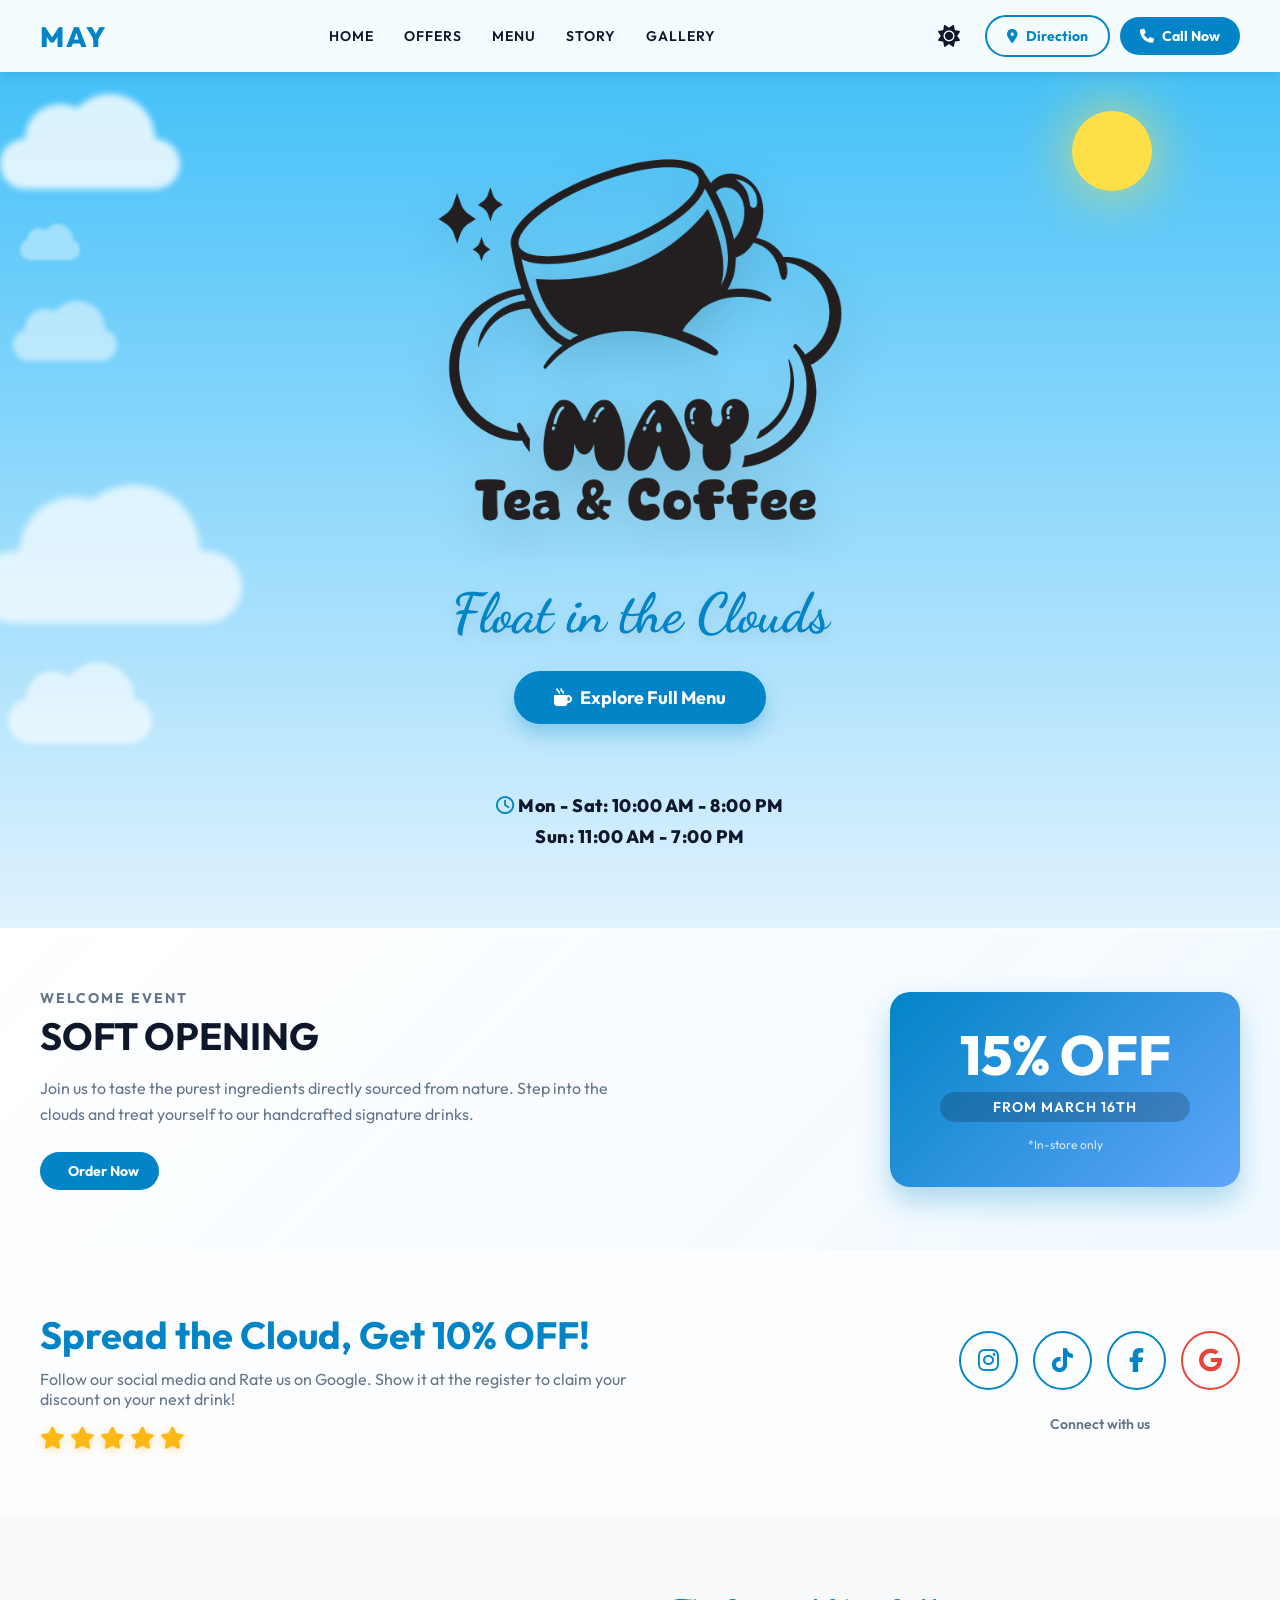
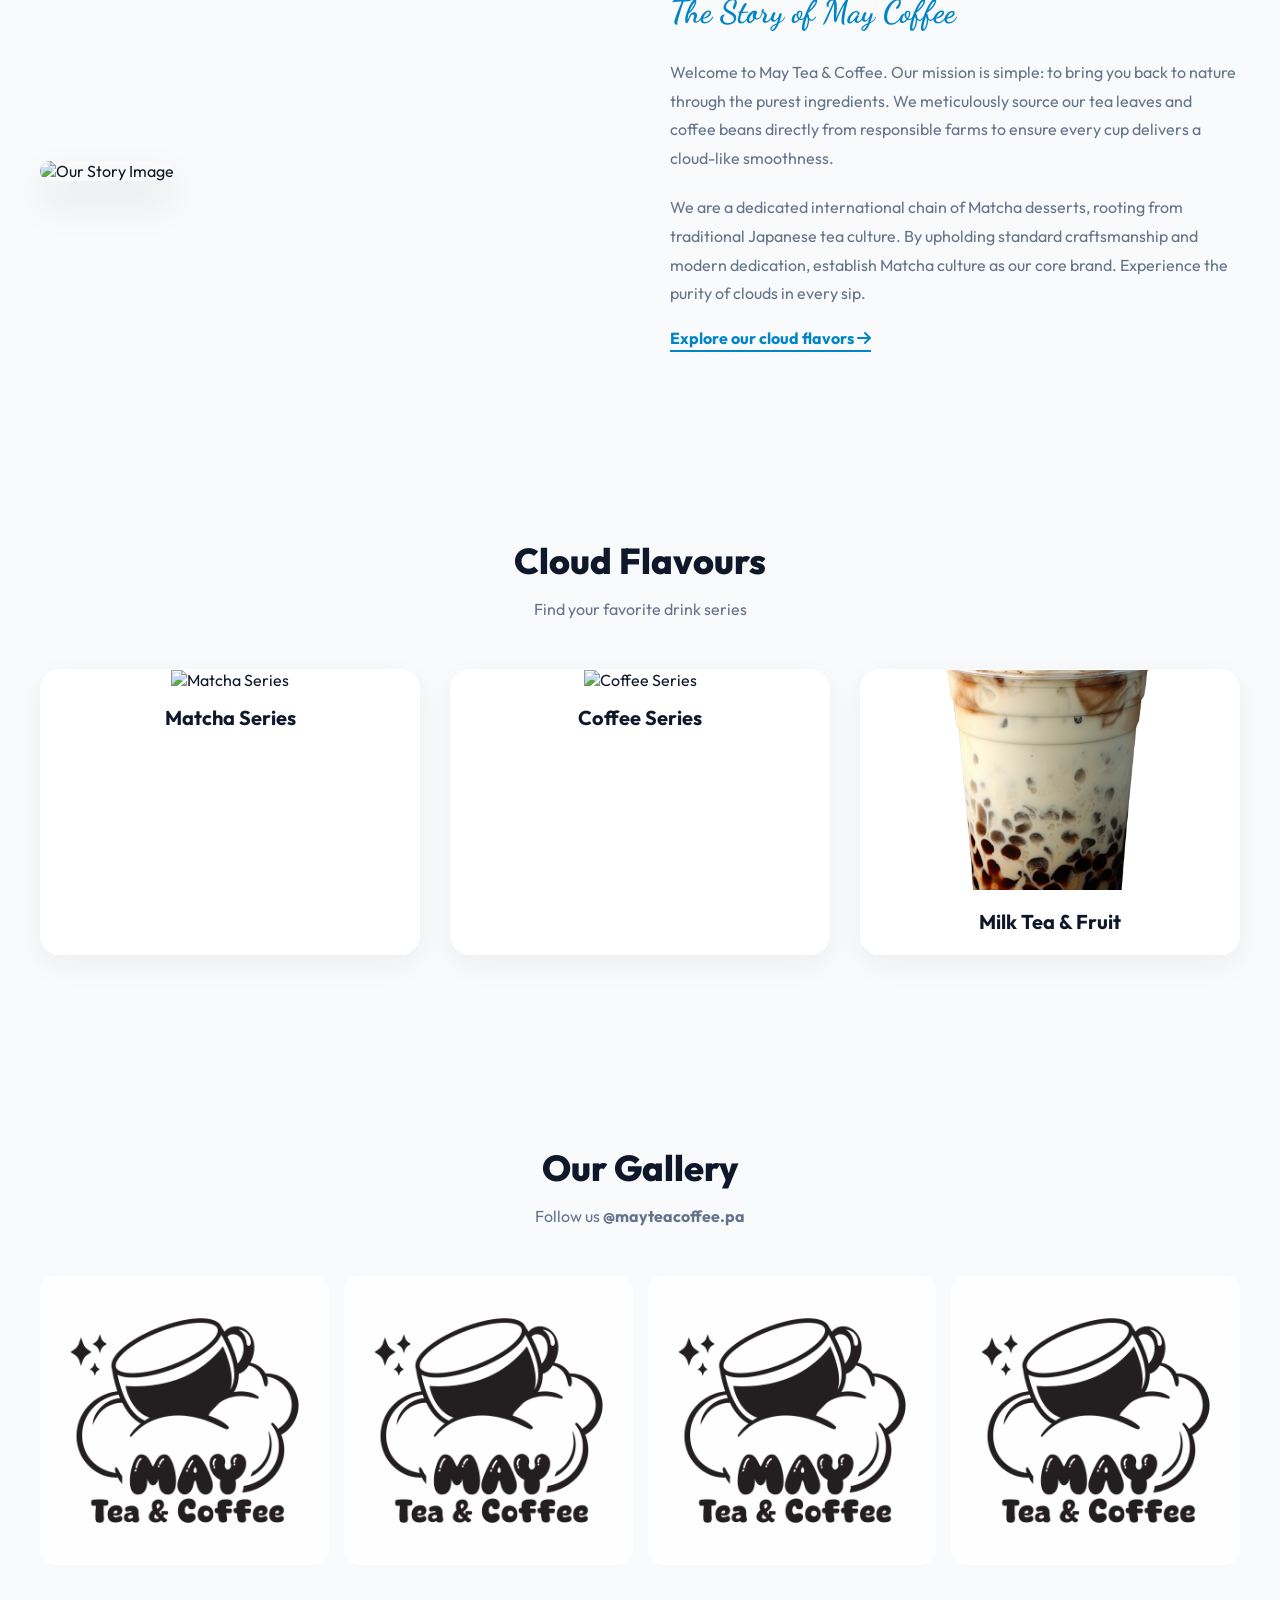
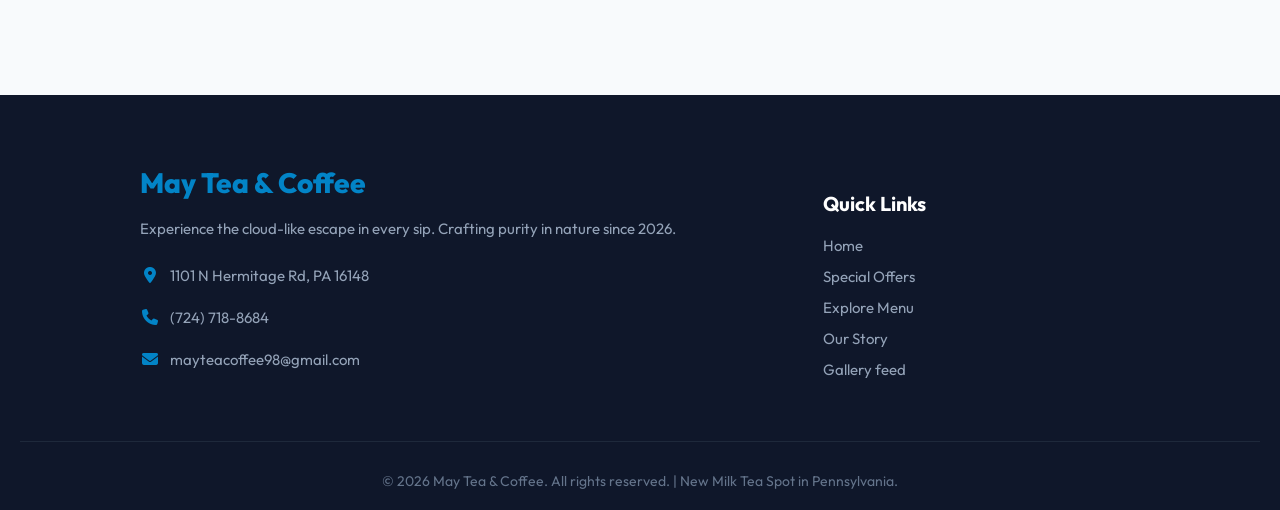
==== commit 408bd10f: "Update index.html" ====
--- a/index.html
+++ b/index.html
@@ -8,7 +8,7 @@
     <link rel="stylesheet" href="https://cdnjs.cloudflare.com/ajax/libs/font-awesome/6.5.0/css/all.min.css">
     
     <style>
-        /* ==== CSS RESET & BIẾN TOÀN CỤC (3 CHẾ ĐỘ: DAY, SUNSET, NIGHT) ==== */
+        /* ==== CSS RESET & BIẾN TOÀN CỤC ==== */
         :root {
             --primary: #0284c7; 
             --primary-glow: rgba(2, 132, 199, 0.3);
@@ -68,6 +68,22 @@
 
         a { text-decoration: none; color: inherit; }
 
+        /* ==== PRELOADER (MÀN HÌNH CHỜ) ==== */
+        #preloader {
+            position: fixed; top: 0; left: 0; width: 100%; height: 100vh;
+            background: var(--bg-main); z-index: 9999;
+            display: flex; justify-content: center; align-items: center;
+            transition: opacity 0.6s ease, visibility 0.6s ease;
+        }
+        .loader-content { text-align: center; }
+        .pulsing-logo { width: 150px; animation: pulse 1.5s infinite ease-in-out; filter: drop-shadow(0 15px 25px var(--primary-glow)); }
+        .loading-dots { margin-top: 20px; font-size: 30px; color: var(--primary); font-weight: 800; letter-spacing: 5px; }
+        .loading-dots span { animation: fade 1.4s infinite ease-in-out both; }
+        .loading-dots span:nth-child(1) { animation-delay: -0.32s; }
+        .loading-dots span:nth-child(2) { animation-delay: -0.16s; }
+        @keyframes pulse { 0% { transform: scale(0.9); opacity: 0.7; } 50% { transform: scale(1.05); opacity: 1; } 100% { transform: scale(0.9); opacity: 0.7; } }
+        @keyframes fade { 0%, 80%, 100% { opacity: 0; } 40% { opacity: 1; } }
+
         /* ==== 1. HEADER ==== */
         .header {
             position: fixed; top: 0; left: 0; width: 100%;
@@ -109,11 +125,12 @@
             opacity: 0; pointer-events: none; transition: 0.4s ease; transform: translateY(-20px);
         }
         .mobile-menu-overlay.active { opacity: 1; pointer-events: all; transform: translateY(0); }
-        .close-menu-btn { position: absolute; top: 20px; right: 25px; font-size: 36px; color: var(--text-main); cursor: pointer; }
+        .close-menu-btn { position: absolute; top: 20px; right: 25px; font-size: 40px; color: var(--text-main); cursor: pointer; transition: 0.3s; }
+        .close-menu-btn:hover { color: var(--primary); transform: scale(1.1); }
         
         .mobile-nav-links { display: flex; flex-direction: column; gap: 30px; text-align: center; }
-        .mobile-nav-links a { font-size: 24px; font-weight: 700; color: var(--text-main); text-transform: uppercase; letter-spacing: 2px; transition: 0.3s; }
-        .mobile-nav-links a:hover { color: var(--primary); }
+        .mobile-nav-links a { font-size: 24px; font-weight: 800; color: var(--text-main); text-transform: uppercase; letter-spacing: 2px; transition: 0.3s; }
+        .mobile-nav-links a:hover { color: var(--primary); transform: scale(1.1); }
 
         /* THANH BOTTOM BAR (CHỈ HIỂN THỊ MOBILE) */
         .floating-bar { display: none; }
@@ -159,7 +176,7 @@
 
         .placeholder-img { object-fit: contain !important; padding: 20px; box-sizing: border-box; background: rgba(255, 255, 255, 0.2); }
 
-        /* ==== 3 & 4. FULL-WIDTH BANDS (TRẢI RỘNG 100% BỀ NGANG) ==== */
+        /* ==== FULL-WIDTH BANDS ==== */
         .full-width-section { width: 100%; padding: 60px 20px; box-sizing: border-box; position: relative; z-index: 20; backdrop-filter: blur(15px); -webkit-backdrop-filter: blur(15px); }
         .offer-section { background: var(--band-bg-1); border-top: 1px solid var(--glass-border); border-bottom: 1px solid var(--glass-border); }
         .social-section { background: var(--band-bg-2); border-bottom: 1px solid var(--glass-border); }
@@ -193,13 +210,12 @@
         .social-links a.social-google::after { background: #ea4335; }
         .social-links a.social-google:hover { border-color: #ea4335; box-shadow: 0 10px 20px rgba(234, 67, 53, 0.2); }
 
-        /* ==== 5. ABOUT US, CATEGORIES, GALLERY ==== */
+        /* ==== ABOUT US, CATEGORIES, GALLERY ==== */
         .section { padding: 80px 20px; max-width: 1200px; margin: 0 auto; position: relative; z-index: 10;}
         .section-title { text-align: center; font-size: 36px; font-weight: 800; margin-bottom: 10px; color: var(--text-main);}
         .section-subtitle { text-align: center; color: var(--text-gray); margin-bottom: 50px; }
 
         .about-grid { display: grid; grid-template-columns: 1fr 1fr; gap: 60px; align-items: center; }
-        /* CẬP NHẬT LỚP ẢNH VÀ THÊM OBJECT-FIT: COVER ĐỂ KHÔNG BỊ MÉO */
         .about-img img { width: 100%; aspect-ratio: 4/5; object-fit: cover; border-radius: 20px; box-shadow: 0 20px 40px rgba(0,0,0,0.1); }
         .about-text h2 { font-size: 32px; margin-top: 0; color: var(--primary); font-family: 'Dancing Script', cursive; }
         .about-text p { font-size: 16px; line-height: 1.8; color: var(--text-gray); margin-bottom: 20px; }
@@ -207,21 +223,22 @@
         .category-grid { display: grid; grid-template-columns: repeat(3, 1fr); gap: 30px; }
         .category-card { background: var(--card-bg); border-radius: 20px; overflow: hidden; box-shadow: var(--shadow); text-align: center; padding-bottom: 20px; transition: 0.3s; border: 1px solid var(--glass-border); }
         .category-card:hover { transform: translateY(-10px); }
-        /* CẬP NHẬT LỚP ẢNH VÀ THÊM OBJECT-FIT: COVER ĐỂ KHÔNG BỊ MÉO */
         .category-card img { width: 100%; height: 220px; object-fit: cover; margin-bottom: 15px; } 
         .category-card h3 { font-size: 20px; margin: 0; color: var(--text-main);}
 
         .gallery-grid { display: grid; grid-template-columns: repeat(4, 1fr); gap: 15px; }
         .gallery-item { position: relative; overflow: hidden; border-radius: 15px; aspect-ratio: 1 / 1; }
-        /* CẬP NHẬT LỚP ẢNH VÀ THÊM OBJECT-FIT: COVER ĐỂ KHÔNG BỊ MÉO */
         .gallery-item img { width: 100%; height: 100%; object-fit: cover; transition: transform 0.5s; background: var(--card-bg);}
         .gallery-item:hover img { transform: scale(1.1); }
         .gallery-overlay { position: absolute; top: 0; left: 0; width: 100%; height: 100%; background: rgba(2, 132, 199, 0.6); display: flex; justify-content: center; align-items: center; opacity: 0; transition: opacity 0.3s; color: white; font-size: 30px; pointer-events: none; }
         .gallery-item:hover .gallery-overlay { opacity: 1; }
 
-        /* ==== 6. FOOTER ==== */
+        /* ==== 6. FOOTER (ĐÃ XÓA NEWSLETTER BOX) ==== */
         .footer { background: #0f172a; color: white; padding: 70px 20px 20px; margin-top: 50px; }
-        .footer-container { max-width: 1200px; margin: 0 auto; display: grid; grid-template-columns: 1.5fr 1fr 1.5fr; gap: 50px; }
+        
+        /* CĂN CHỈNH LẠI FOOTER THÀNH 2 CỘT CÂN ĐỐI */
+        .footer-container { max-width: 1000px; margin: 0 auto; display: grid; grid-template-columns: 2fr 1fr; gap: 50px; }
+        
         .footer-logo { font-size: 28px; font-weight: 800; margin-bottom: 15px; color: var(--primary); font-family: 'Outfit', sans-serif;}
         .footer-text { color: #94a3b8; line-height: 1.8; font-size: 15px; margin-bottom: 12px; display: flex; align-items: center; gap: 10px;}
         .footer-text i { color: var(--primary); font-size: 16px; width: 20px; text-align: center;}
@@ -230,14 +247,9 @@
         .footer-links a { color: #94a3b8; display: block; margin-bottom: 12px; font-size: 15px; transition: 0.3s; }
         .footer-links a:hover { color: var(--primary); transform: translateX(5px); }
         
-        .newsletter-form { display: flex; flex-direction: column; gap: 12px; margin-top: 15px; }
-        .newsletter-form input { padding: 14px 20px; border-radius: 10px; border: 1px solid #334155; outline: none; background: rgba(255,255,255,0.05); color: white; font-family: 'Outfit';}
-        .newsletter-form button { background: var(--primary); color: white; border: none; padding: 14px; border-radius: 10px; font-weight: 700; cursor: pointer; font-size: 16px; transition: 0.3s;}
-        .newsletter-form button:hover { background: #0ea5e9; }
-        
         .footer-bottom { text-align: center; padding-top: 30px; margin-top: 50px; border-top: 1px solid #1e293b; color: #64748b; font-size: 14px; }
 
-        /* ==== RESPONSIVE (SỬA LỖI ĐIỆN THOẠI Ở ĐÂY) ==== */
+        /* ==== RESPONSIVE ==== */
         @media (max-width: 992px) {
             .nav-menu { gap: 15px; }
             .hero-logo { width: 300px; }
@@ -245,7 +257,6 @@
             .offer-text p, .social-text p { margin: 0 auto 20px; }
             .offer-discount { width: 100%; box-sizing: border-box; }
             .category-grid { grid-template-columns: repeat(2, 1fr); }
-            .footer-container { grid-template-columns: 1fr; gap: 30px;}
             .about-grid { grid-template-columns: 1fr; gap: 30px; }
             .gallery-grid { grid-template-columns: repeat(2, 1fr); }
         }
@@ -259,13 +270,15 @@
             
             .hero-logo { width: 280px; }
             .hero h1 { font-size: 42px; }
-            
-            /* SỬA LẠI ĐỊNH DẠNG GIỜ MỞ CỬA CHO MOBILE (Không dùng thẻ span pipe nữa) */
             .store-hours { font-size: 16px; }
             
             .category-grid { grid-template-columns: 1fr; }
             .full-width-section { padding: 40px 20px; }
             .social-text h2 { font-size: 28px; }
+
+            /* Footer layout mobile */
+            .footer-container { grid-template-columns: 1fr; text-align: center; gap: 30px;}
+            .footer-text { justify-content: center; }
 
             /* BOTTOM BAR CHO ĐIỆN THOẠI */
             .floating-bar { 
@@ -285,6 +298,15 @@
 </head>
 <body class="light-mode">
 
+    <div id="preloader">
+        <div class="loader-content">
+            <img src="images/logo.png" alt="Loading May Tea & Coffee" class="pulsing-logo dynamic-logo">
+            <div class="loading-dots">
+                <span>.</span><span>.</span><span>.</span>
+            </div>
+        </div>
+    </div>
+
     <header class="header">
         <div class="logo-text">MAY</div>
         <nav class="nav-menu">
@@ -297,7 +319,7 @@
         <div class="header-actions">
             <i class="fa-solid fa-sun dark-toggle" id="darkModeBtn" onclick="toggleTheme()" title="Change Time of Day"></i>
             
-            <a href="https://www.google.com/maps/dir/?api=1&destination=1101+N+Hermitage+Rd+Hermitage+PA+16148" target="_blank" class="btn btn-outline desktop-only"><i class="fa-solid fa-location-dot"></i> Direction</a>
+            <a href="LINK_GOOGLE_MAPS_CUA_BAN" target="_blank" class="btn btn-outline desktop-only"><i class="fa-solid fa-location-dot"></i> Direction</a>
             <a href="tel:7247188684" class="btn desktop-only"><i class="fa-solid fa-phone"></i> Call Now</a>
             
             <i class="fa-solid fa-bars mobile-menu-btn" onclick="toggleMobileMenu()"></i>
@@ -334,7 +356,6 @@
                 </div>
                 <div>Sun: 11:00 AM - 7:00 PM</div>
             </div>
-
         </div>
     </section>
 
@@ -452,24 +473,6 @@
                 <a href="#about">Our Story</a>
                 <a href="#gallery">Gallery feed</a>
             </div>
-
-            <div class="newsletter-box">
-                <h4>Join Our Newsletter</h4>
-                <p class="footer-text" style="margin-bottom: 15px; font-size: 14px;">Subscribe for exclusive secret cloud offers and updates.</p>
-                
-                <div style="width: 100%; border-radius: 12px; overflow: hidden; background: rgba(255,255,255,0.05); border: 1px solid rgba(255,255,255,0.1);">
-                    <iframe 
-                        width="100%" 
-                        height="350px" 
-                        src="https://script.google.com/macros/s/AKfycbzEp8IYu8NqsK4klkLp_ElfV39jZtm7wuIKZbxaancQ7DbZPuv0lE_Z2v8Tgw5OjVh-/exec" 
-                        frameborder="0" 
-                        marginwidth="0" 
-                        marginheight="0" 
-                        style="border: none; max-width:100%; max-height:100vh; display: block;" 
-                        allowfullscreen webkitallowfullscreen mozallowfullscreen msallowfullscreen>
-                    </iframe>
-                </div>
-            </div>
         </div>
 
         <div class="footer-bottom">
@@ -482,53 +485,63 @@
             <i class="fa-solid fa-phone"></i> CALL
         </a>
         <div class="divider"></div>
-        <a href="https://www.google.com/maps/dir/?api=1&destination=1101+N+Hermitage+Rd+Hermitage+PA+16148" target="_blank" class="action-btn btn-dir">
+        <a href="LINK_GOOGLE_MAPS_CUA_BAN" target="_blank" class="action-btn btn-dir">
             <i class="fa-solid fa-location-arrow"></i> DIRECTION
         </a>
     </nav>
 
     <script>
+        // Xóa Preloader khi web tải xong
+        window.addEventListener('load', function() {
+            const preloader = document.getElementById('preloader');
+            // Đợi thêm một nhịp nhẹ (500ms) để khách ngắm hiệu ứng logo đập
+            setTimeout(() => {
+                preloader.style.opacity = '0';
+                preloader.style.visibility = 'hidden';
+            }, 500);
+        });
+
+        // Bật tắt Menu điện thoại & Khóa cuộn trang
         function toggleMobileMenu() {
             const menu = document.getElementById('mobileMenu');
             menu.classList.toggle('active');
-        }
-
+            
+            // Ngăn người dùng cuộn trang web khi đang mở menu 
+            if (menu.classList.contains('active')) {
+                document.body.style.overflow = 'hidden'; 
+            } else {
+                document.body.style.overflow = 'auto';
+            }
+        }
+
+        // Logic đổi Theme Thời tiết
         function toggleTheme() {
             const body = document.body;
             const icon = document.getElementById('darkModeBtn');
             const dynamicLogos = document.querySelectorAll('.dynamic-logo');
             let newLogoSrc = '';
 
-            // Nếu ĐANG LÀ BAN ĐÊM -> Chuyển sang SÁNG (Random Light mode hoặc Sunset mode)
             if (body.classList.contains('dark-mode')) {
                 body.classList.remove('dark-mode');
                 
                 if (Math.random() > 0.5) {
-                    // 1. Chuyển sang Hoàng hôn (Sunset Mode)
                     body.classList.add('sunset-mode');
                     newLogoSrc = 'images/website-images/sunset-mode-logo.png';
                 } else {
-                    // 2. Chuyển sang Trời sáng (Light Mode) -> Trở về logo mặc định
                     body.classList.remove('sunset-mode');
                     newLogoSrc = 'images/logo.png';
                 }
                 
-                // Đổi icon trên Header thành Mặt trời
                 icon.className = 'fa-solid fa-sun dark-toggle';
             } 
-            // Nếu ĐANG LÀ SÁNG (Light/Sunset) -> Chuyển sang ĐÊM (Dark Mode)
             else {
                 body.classList.remove('sunset-mode');
                 body.classList.add('dark-mode');
                 
-                // 3. Chuyển sang Trời đêm (Dark Mode) -> Dùng logo dark mode
                 newLogoSrc = 'images/website-images/dark-mode-logo.png';
-                
-                // Đổi icon trên Header thành Mặt trăng
                 icon.className = 'fa-solid fa-moon dark-toggle';
             }
 
-            // Áp dụng đường dẫn ảnh mới cho TẤT CẢ các thẻ có class "dynamic-logo"
             dynamicLogos.forEach(img => {
                 img.src = newLogoSrc;
             });
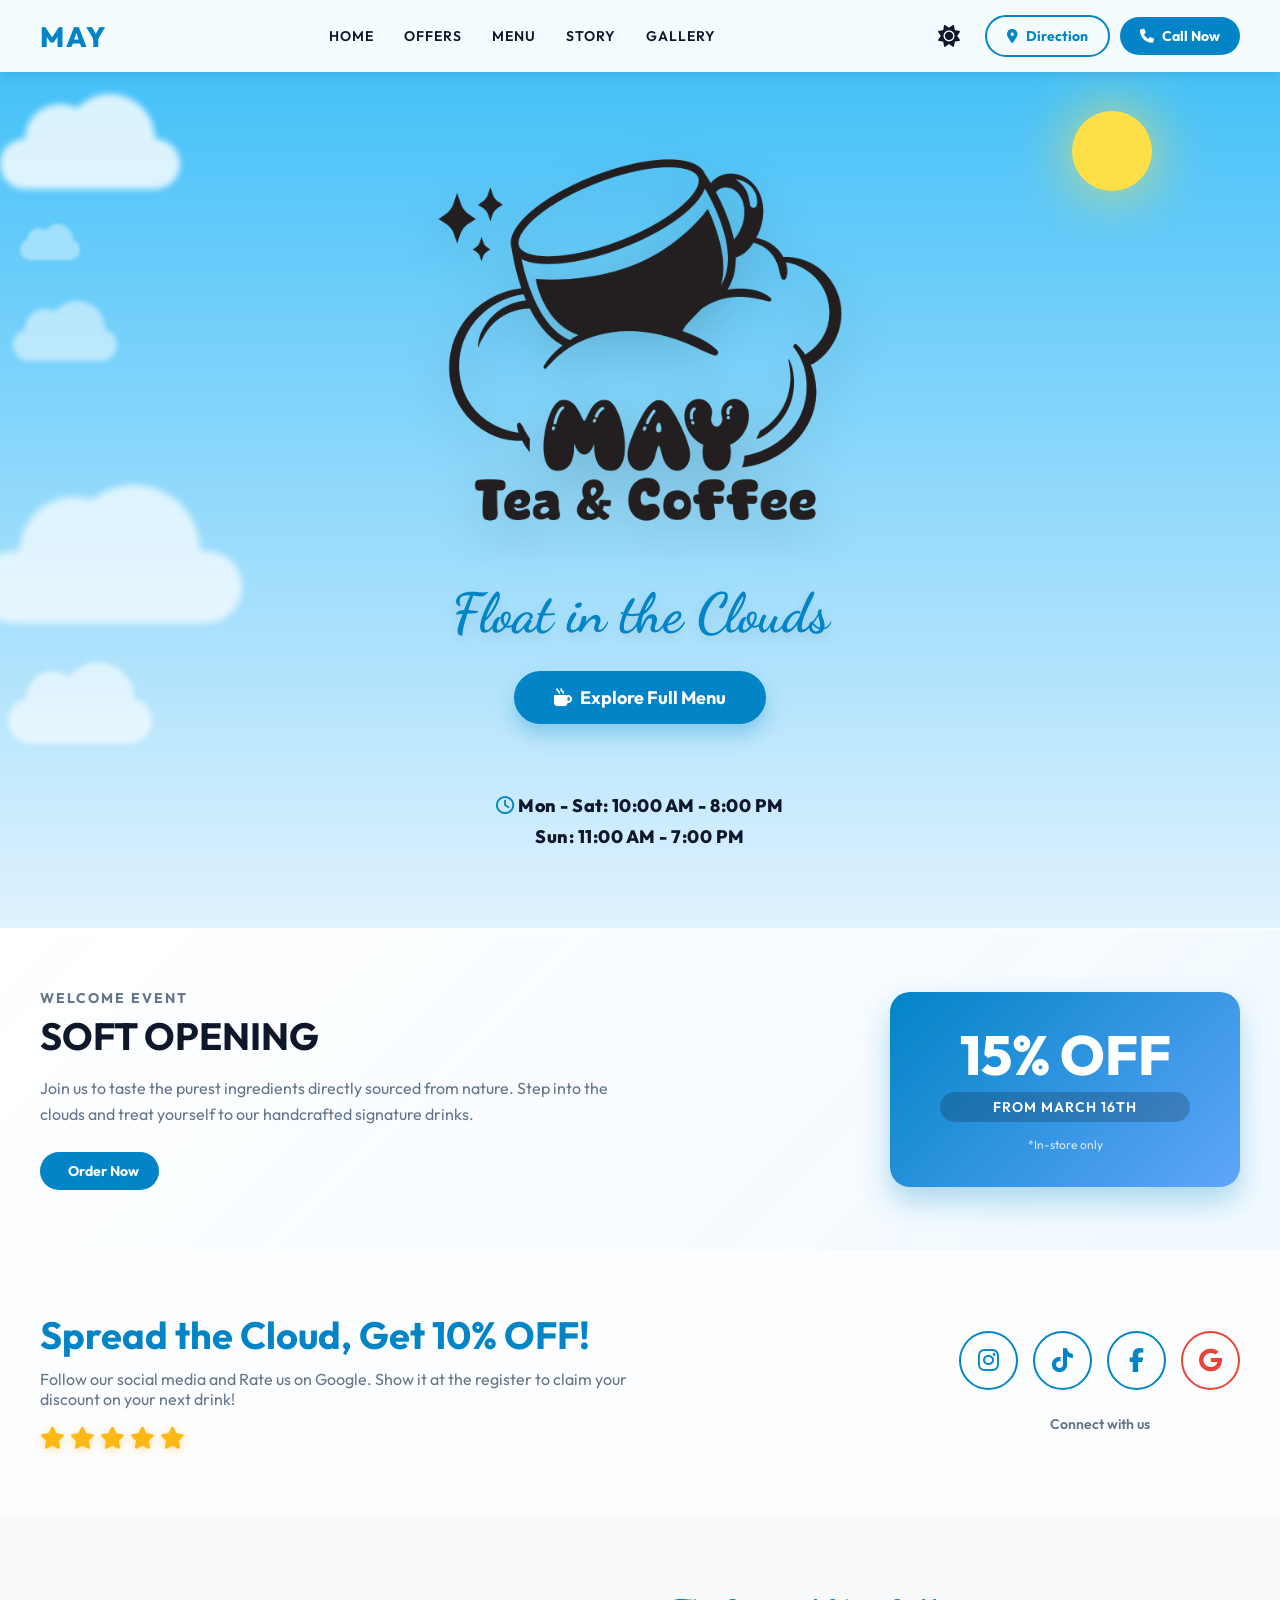
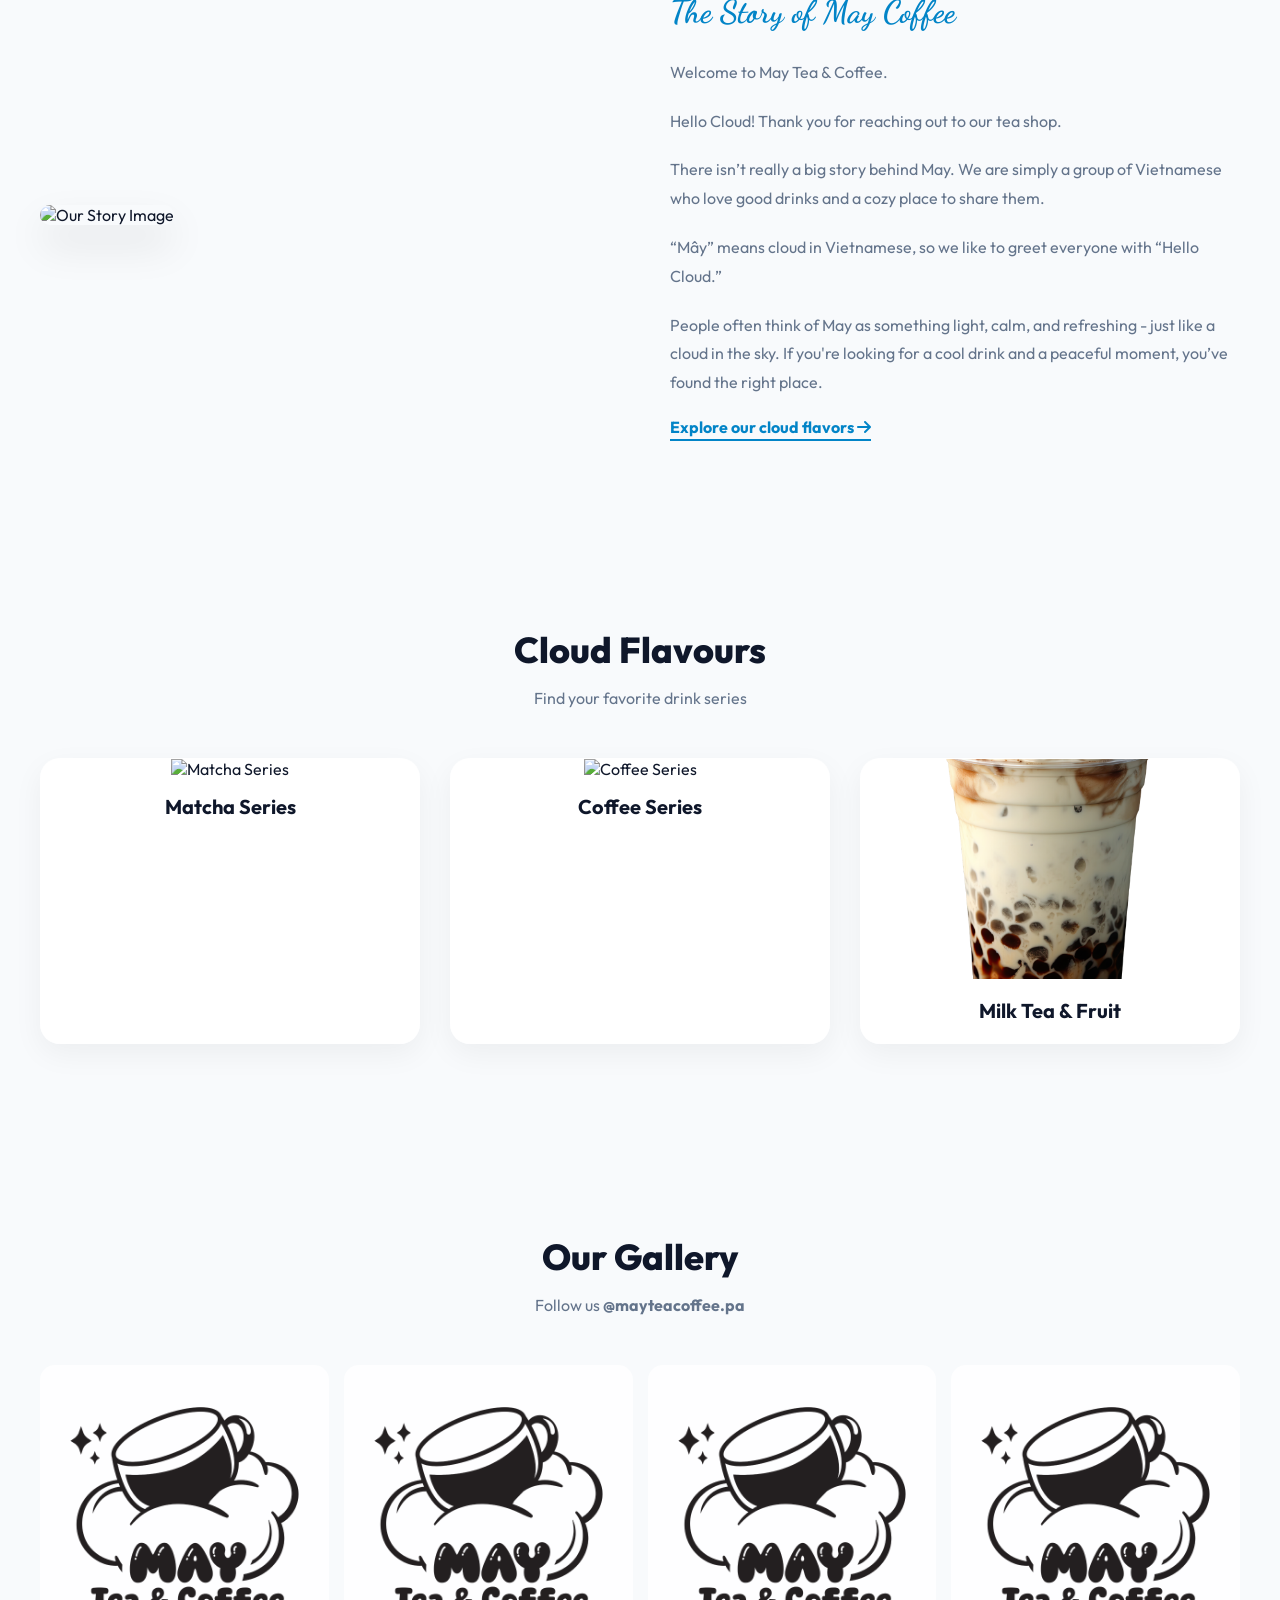
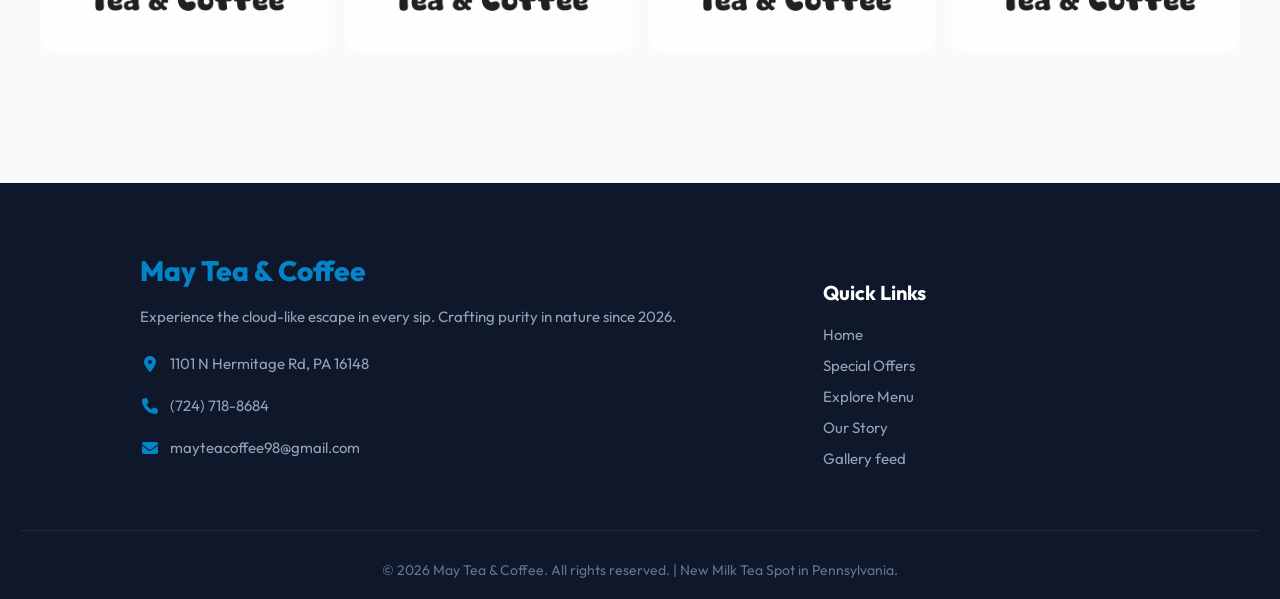
==== commit 93f9c65a: "Update index.html" ====
--- a/index.html
+++ b/index.html
@@ -405,8 +405,15 @@
             </div>
             <div class="about-text">
                 <h2>The Story of May Coffee</h2>
-                <p>Welcome to May Tea & Coffee. Our mission is simple: to bring you back to nature through the purest ingredients. We meticulously source our tea leaves and coffee beans directly from responsible farms to ensure every cup delivers a cloud-like smoothness.</p>
-                <p>We are a dedicated international chain of Matcha desserts, rooting from traditional Japanese tea culture. By upholding standard craftsmanship and modern dedication, establish Matcha culture as our core brand. Experience the purity of clouds in every sip.</p>
+                <p>Welcome to May Tea & Coffee.</p>
+
+                <p>Hello Cloud! Thank you for reaching out to our tea shop.</p>
+
+                <p>There isn’t really a big story behind May. We are simply a group of Vietnamese who love good drinks and a cozy place to share them.</p>
+
+                <p>“Mây” means cloud in Vietnamese, so we like to greet everyone with “Hello Cloud.”</p>
+
+                <p>People often think of May as something light, calm, and refreshing - just like a cloud in the sky. If you're looking for a cool drink and a peaceful moment, you’ve found the right place.</p>
                 <a href="menu.html" style="color: var(--primary); font-weight: 700; border-bottom: 2px solid var(--primary); padding-bottom: 2px;">Explore our cloud flavors <i class="fa-solid fa-arrow-right"></i></a>
             </div>
         </div>
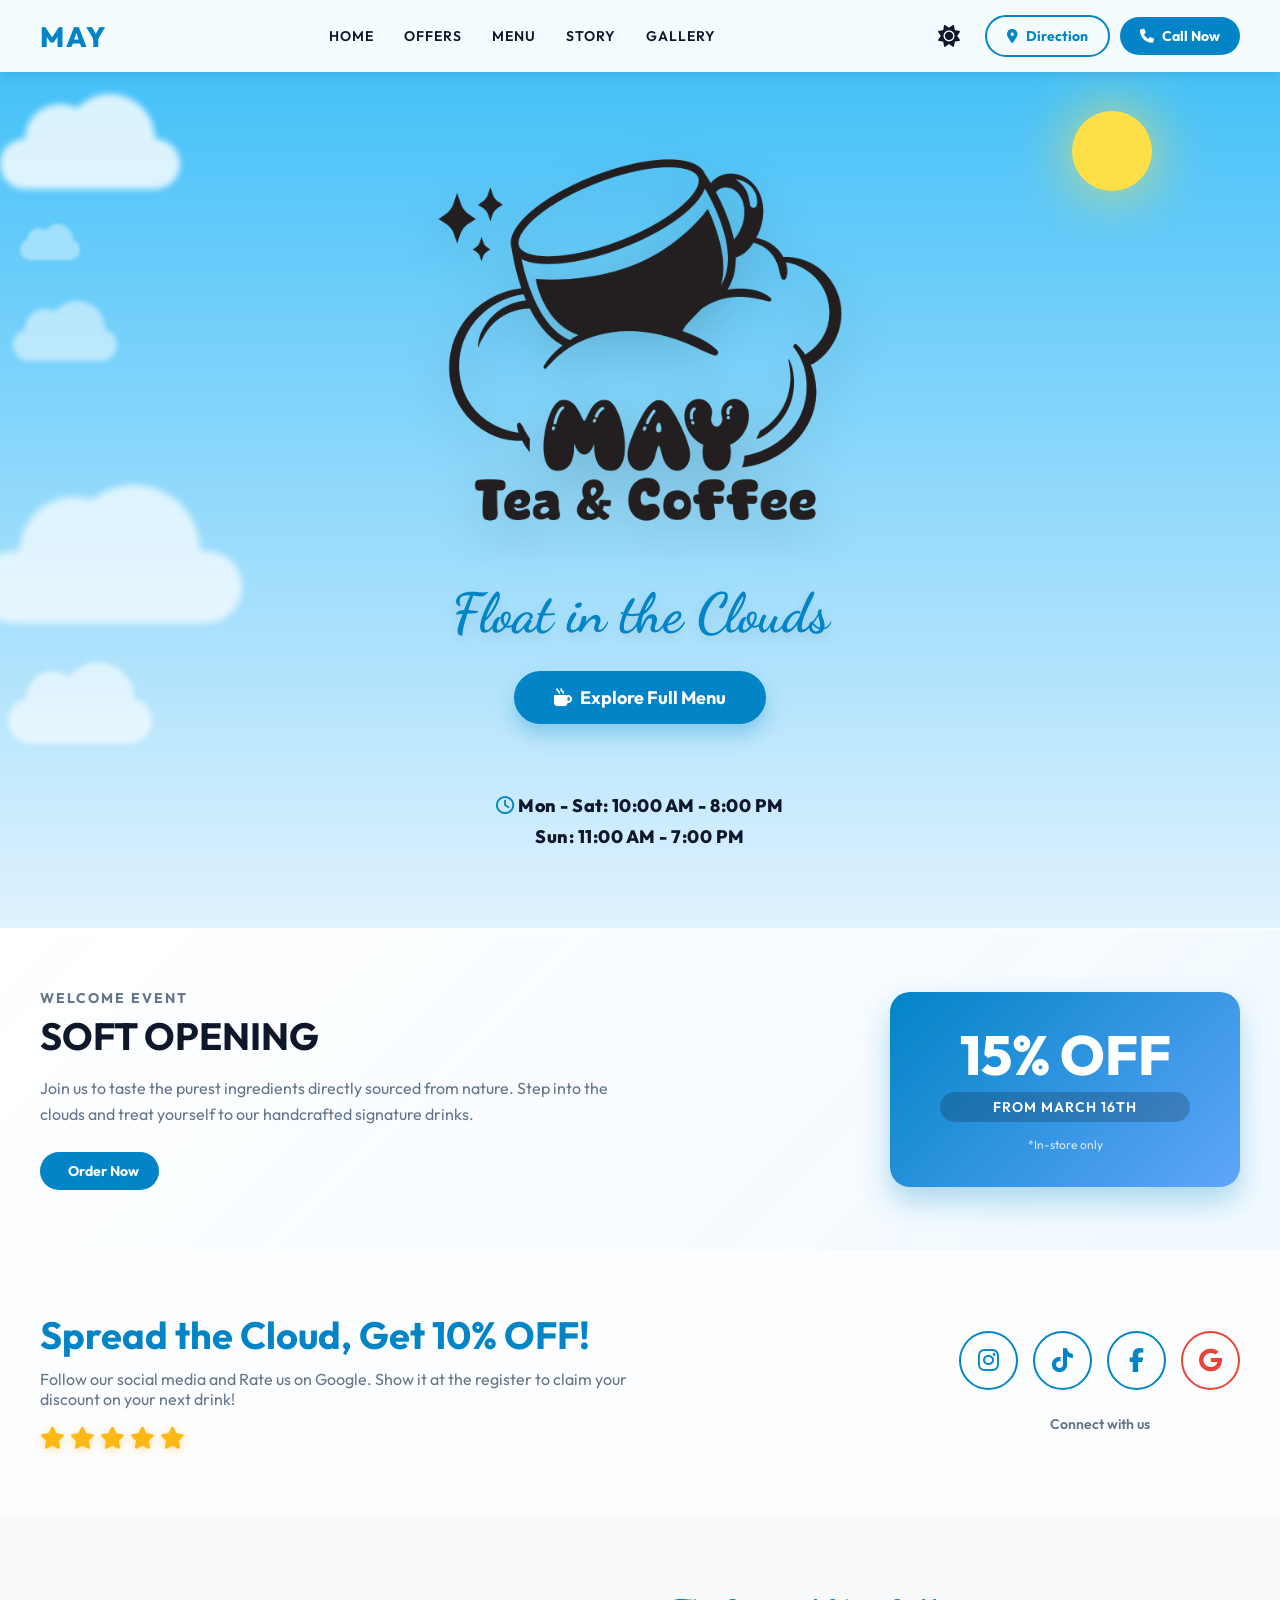
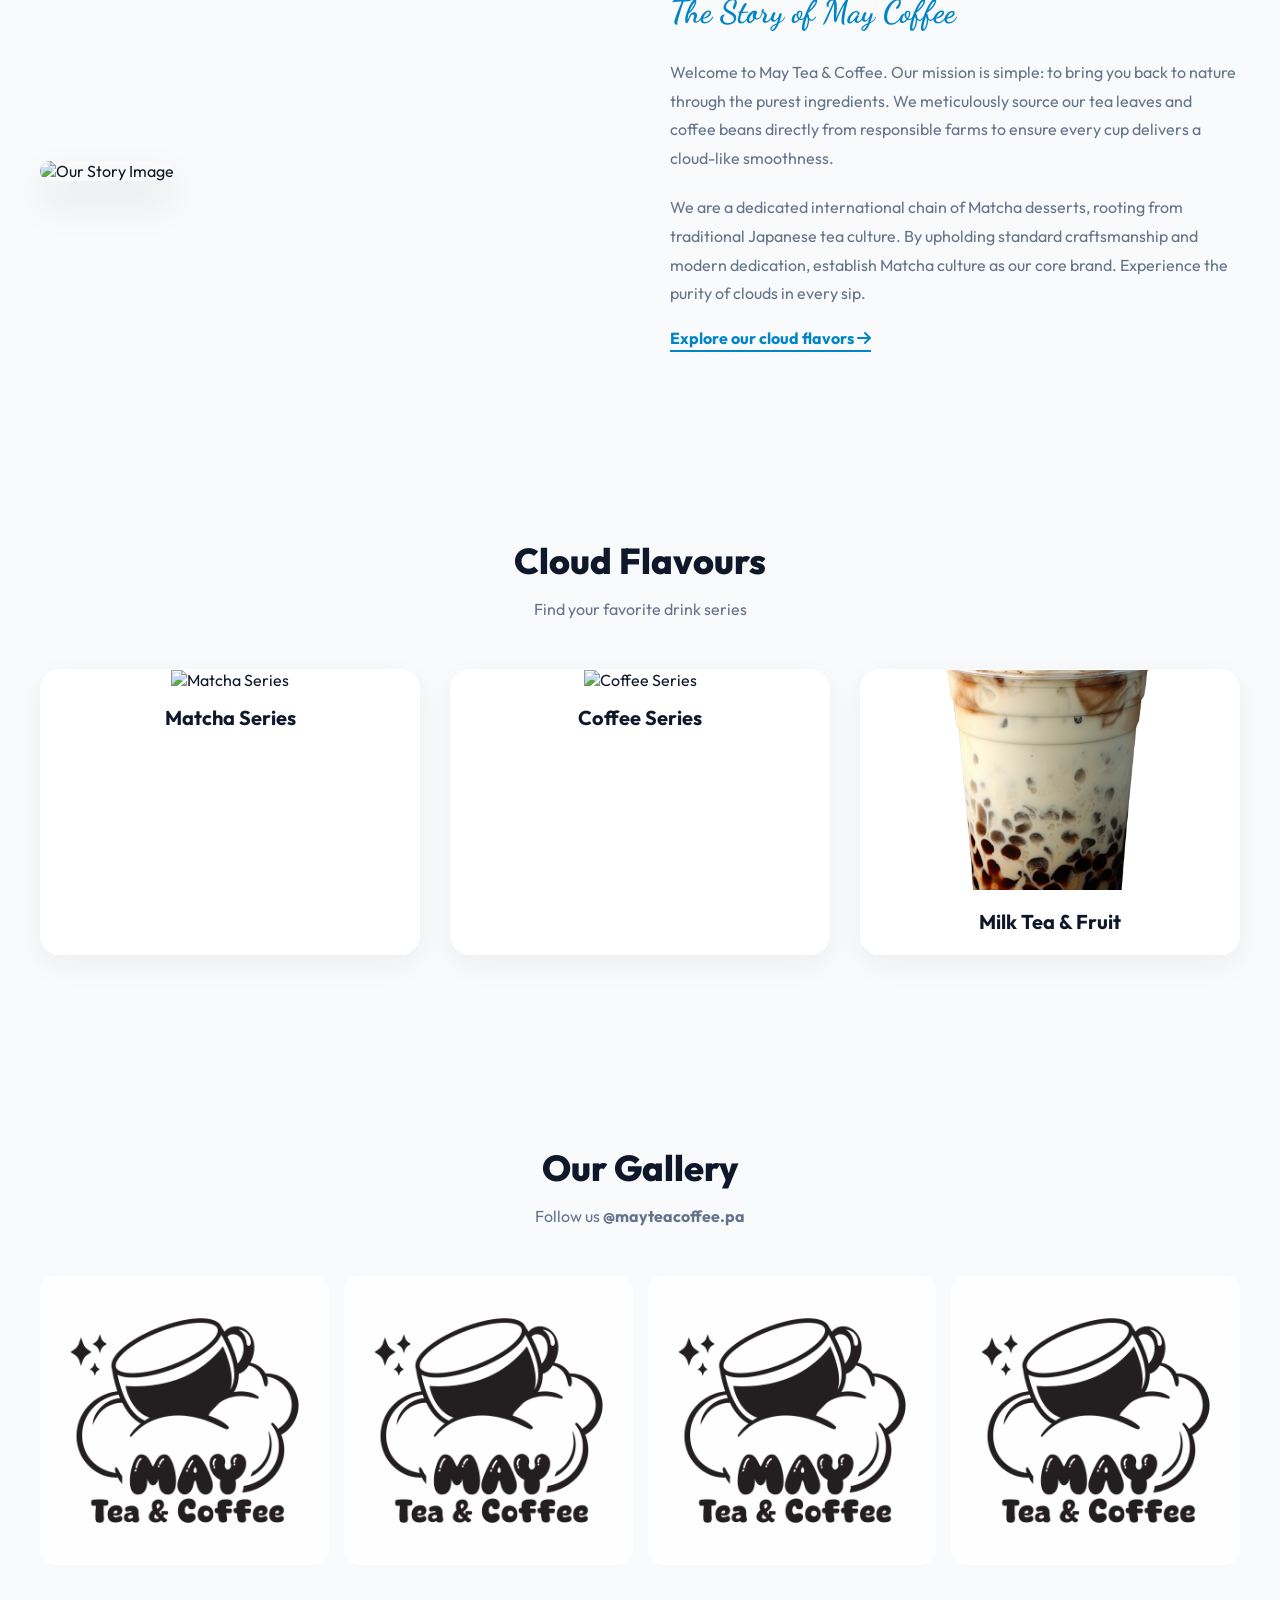
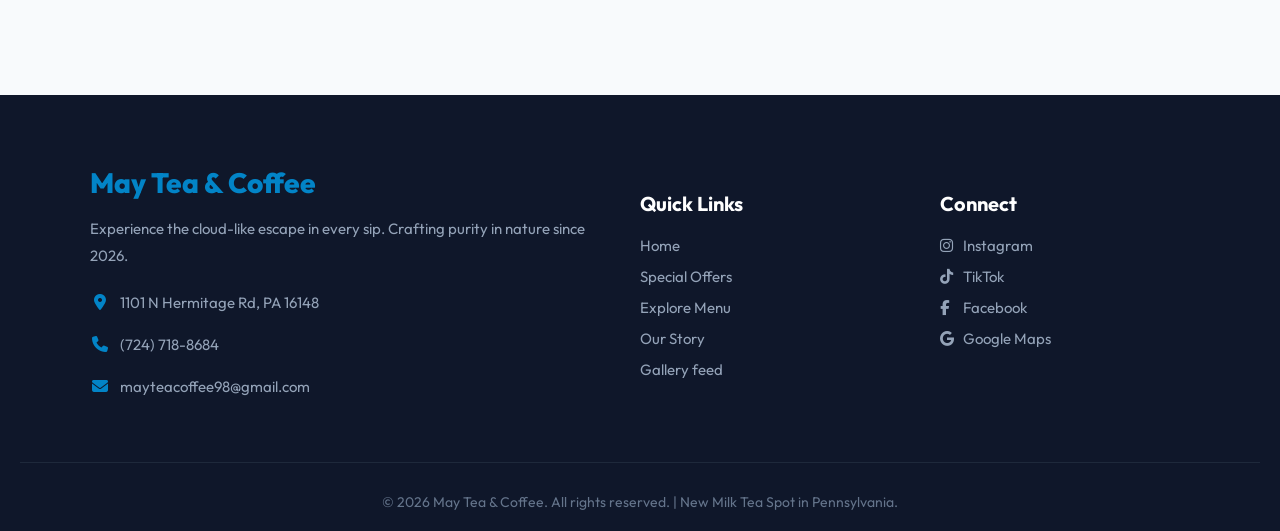
==== commit 0e3c5274: "Update index.html" ====
--- a/index.html
+++ b/index.html
@@ -68,7 +68,7 @@
 
         a { text-decoration: none; color: inherit; }
 
-        /* ==== PRELOADER (MÀN HÌNH CHỜ) ==== */
+        /* ==== PRELOADER ==== */
         #preloader {
             position: fixed; top: 0; left: 0; width: 100%; height: 100vh;
             background: var(--bg-main); z-index: 9999;
@@ -84,7 +84,7 @@
         @keyframes pulse { 0% { transform: scale(0.9); opacity: 0.7; } 50% { transform: scale(1.05); opacity: 1; } 100% { transform: scale(0.9); opacity: 0.7; } }
         @keyframes fade { 0%, 80%, 100% { opacity: 0; } 40% { opacity: 1; } }
 
-        /* ==== 1. HEADER ==== */
+        /* ==== HEADER ==== */
         .header {
             position: fixed; top: 0; left: 0; width: 100%;
             display: flex; justify-content: space-between; align-items: center;
@@ -114,10 +114,9 @@
         .dark-toggle { font-size: 22px; color: var(--text-main); cursor: pointer; margin-right: 15px; transition: 0.3s; }
         .dark-toggle:hover { transform: scale(1.1); color: var(--primary); }
 
-        /* Nút Hamburger cho Mobile */
         .mobile-menu-btn { display: none; font-size: 26px; color: var(--primary); cursor: pointer; margin-left: 5px; }
 
-        /* MOBILE MENU OVERLAY (LỚP KÍNH MỜ TOÀN MÀN HÌNH) */
+        /* MOBILE MENU OVERLAY */
         .mobile-menu-overlay {
             position: fixed; top: 0; left: 0; width: 100%; height: 100vh;
             background: var(--nav-bg); backdrop-filter: blur(20px); -webkit-backdrop-filter: blur(20px);
@@ -132,10 +131,9 @@
         .mobile-nav-links a { font-size: 24px; font-weight: 800; color: var(--text-main); text-transform: uppercase; letter-spacing: 2px; transition: 0.3s; }
         .mobile-nav-links a:hover { color: var(--primary); transform: scale(1.1); }
 
-        /* THANH BOTTOM BAR (CHỈ HIỂN THỊ MOBILE) */
         .floating-bar { display: none; }
 
-        /* ==== 2. HERO SECTION ==== */
+        /* ==== HERO SECTION ==== */
         .hero {
             position: relative; min-height: 80vh; 
             background: linear-gradient(180deg, var(--sky-top) 0%, var(--sky-bottom) 100%);
@@ -233,11 +231,10 @@
         .gallery-overlay { position: absolute; top: 0; left: 0; width: 100%; height: 100%; background: rgba(2, 132, 199, 0.6); display: flex; justify-content: center; align-items: center; opacity: 0; transition: opacity 0.3s; color: white; font-size: 30px; pointer-events: none; }
         .gallery-item:hover .gallery-overlay { opacity: 1; }
 
-        /* ==== 6. FOOTER (ĐÃ XÓA NEWSLETTER BOX) ==== */
+        /* ==== FOOTER (3 CỘT GỒM CONNECT SOCIAL) ==== */
         .footer { background: #0f172a; color: white; padding: 70px 20px 20px; margin-top: 50px; }
         
-        /* CĂN CHỈNH LẠI FOOTER THÀNH 2 CỘT CÂN ĐỐI */
-        .footer-container { max-width: 1000px; margin: 0 auto; display: grid; grid-template-columns: 2fr 1fr; gap: 50px; }
+        .footer-container { max-width: 1100px; margin: 0 auto; display: grid; grid-template-columns: 2fr 1fr 1fr; gap: 50px; }
         
         .footer-logo { font-size: 28px; font-weight: 800; margin-bottom: 15px; color: var(--primary); font-family: 'Outfit', sans-serif;}
         .footer-text { color: #94a3b8; line-height: 1.8; font-size: 15px; margin-bottom: 12px; display: flex; align-items: center; gap: 10px;}
@@ -391,7 +388,7 @@
                     <a href="https://www.instagram.com/mayteacoffee.pa" target="_blank" title="Follow us on Instagram"><i class="fa-brands fa-instagram"></i></a>
                     <a href="https://www.tiktok.com/@may.tea.coffee0" target="_blank" title="Follow us on TikTok"><i class="fa-brands fa-tiktok"></i></a>
                     <a href="https://www.facebook.com/profile.php?id=61587109587784" target="_blank" title="Follow us on Facebook"><i class="fa-brands fa-facebook-f"></i></a>
-                    <a href="#" target="_blank" class="social-google" title="Rate us on Google"><i class="fa-brands fa-google"></i></a>
+                    <a href="LINK_GOOGLE_MAPS_CUA_BAN" target="_blank" class="social-google" title="Rate us on Google"><i class="fa-brands fa-google"></i></a>
                 </div>
                 <span style="font-size: 14px; font-weight: 600; color: var(--text-gray); margin-top: 10px;">Connect with us</span>
             </div>
@@ -405,15 +402,8 @@
             </div>
             <div class="about-text">
                 <h2>The Story of May Coffee</h2>
-                <p>Welcome to May Tea & Coffee.</p>
-
-                <p>Hello Cloud! Thank you for reaching out to our tea shop.</p>
-
-                <p>There isn’t really a big story behind May. We are simply a group of Vietnamese who love good drinks and a cozy place to share them.</p>
-
-                <p>“Mây” means cloud in Vietnamese, so we like to greet everyone with “Hello Cloud.”</p>
-
-                <p>People often think of May as something light, calm, and refreshing - just like a cloud in the sky. If you're looking for a cool drink and a peaceful moment, you’ve found the right place.</p>
+                <p>Welcome to May Tea & Coffee. Our mission is simple: to bring you back to nature through the purest ingredients. We meticulously source our tea leaves and coffee beans directly from responsible farms to ensure every cup delivers a cloud-like smoothness.</p>
+                <p>We are a dedicated international chain of Matcha desserts, rooting from traditional Japanese tea culture. By upholding standard craftsmanship and modern dedication, establish Matcha culture as our core brand. Experience the purity of clouds in every sip.</p>
                 <a href="menu.html" style="color: var(--primary); font-weight: 700; border-bottom: 2px solid var(--primary); padding-bottom: 2px;">Explore our cloud flavors <i class="fa-solid fa-arrow-right"></i></a>
             </div>
         </div>
@@ -480,6 +470,14 @@
                 <a href="#about">Our Story</a>
                 <a href="#gallery">Gallery feed</a>
             </div>
+
+            <div class="footer-links">
+                <h4>Connect</h4>
+                <a href="https://www.instagram.com/mayteacoffee.pa" target="_blank"><i class="fa-brands fa-instagram" style="width: 20px;"></i> Instagram</a>
+                <a href="https://www.tiktok.com/@may.tea.coffee0" target="_blank"><i class="fa-brands fa-tiktok" style="width: 20px;"></i> TikTok</a>
+                <a href="https://www.facebook.com/profile.php?id=61587109587784" target="_blank"><i class="fa-brands fa-facebook-f" style="width: 20px;"></i> Facebook</a>
+                <a href="LINK_GOOGLE_MAPS_CUA_BAN" target="_blank"><i class="fa-brands fa-google" style="width: 20px;"></i> Google Maps</a>
+            </div>
         </div>
 
         <div class="footer-bottom">
@@ -498,22 +496,18 @@
     </nav>
 
     <script>
-        // Xóa Preloader khi web tải xong
         window.addEventListener('load', function() {
             const preloader = document.getElementById('preloader');
-            // Đợi thêm một nhịp nhẹ (500ms) để khách ngắm hiệu ứng logo đập
             setTimeout(() => {
                 preloader.style.opacity = '0';
                 preloader.style.visibility = 'hidden';
             }, 500);
         });
 
-        // Bật tắt Menu điện thoại & Khóa cuộn trang
         function toggleMobileMenu() {
             const menu = document.getElementById('mobileMenu');
             menu.classList.toggle('active');
             
-            // Ngăn người dùng cuộn trang web khi đang mở menu 
             if (menu.classList.contains('active')) {
                 document.body.style.overflow = 'hidden'; 
             } else {
@@ -521,7 +515,6 @@
             }
         }
 
-        // Logic đổi Theme Thời tiết
         function toggleTheme() {
             const body = document.body;
             const icon = document.getElementById('darkModeBtn');
